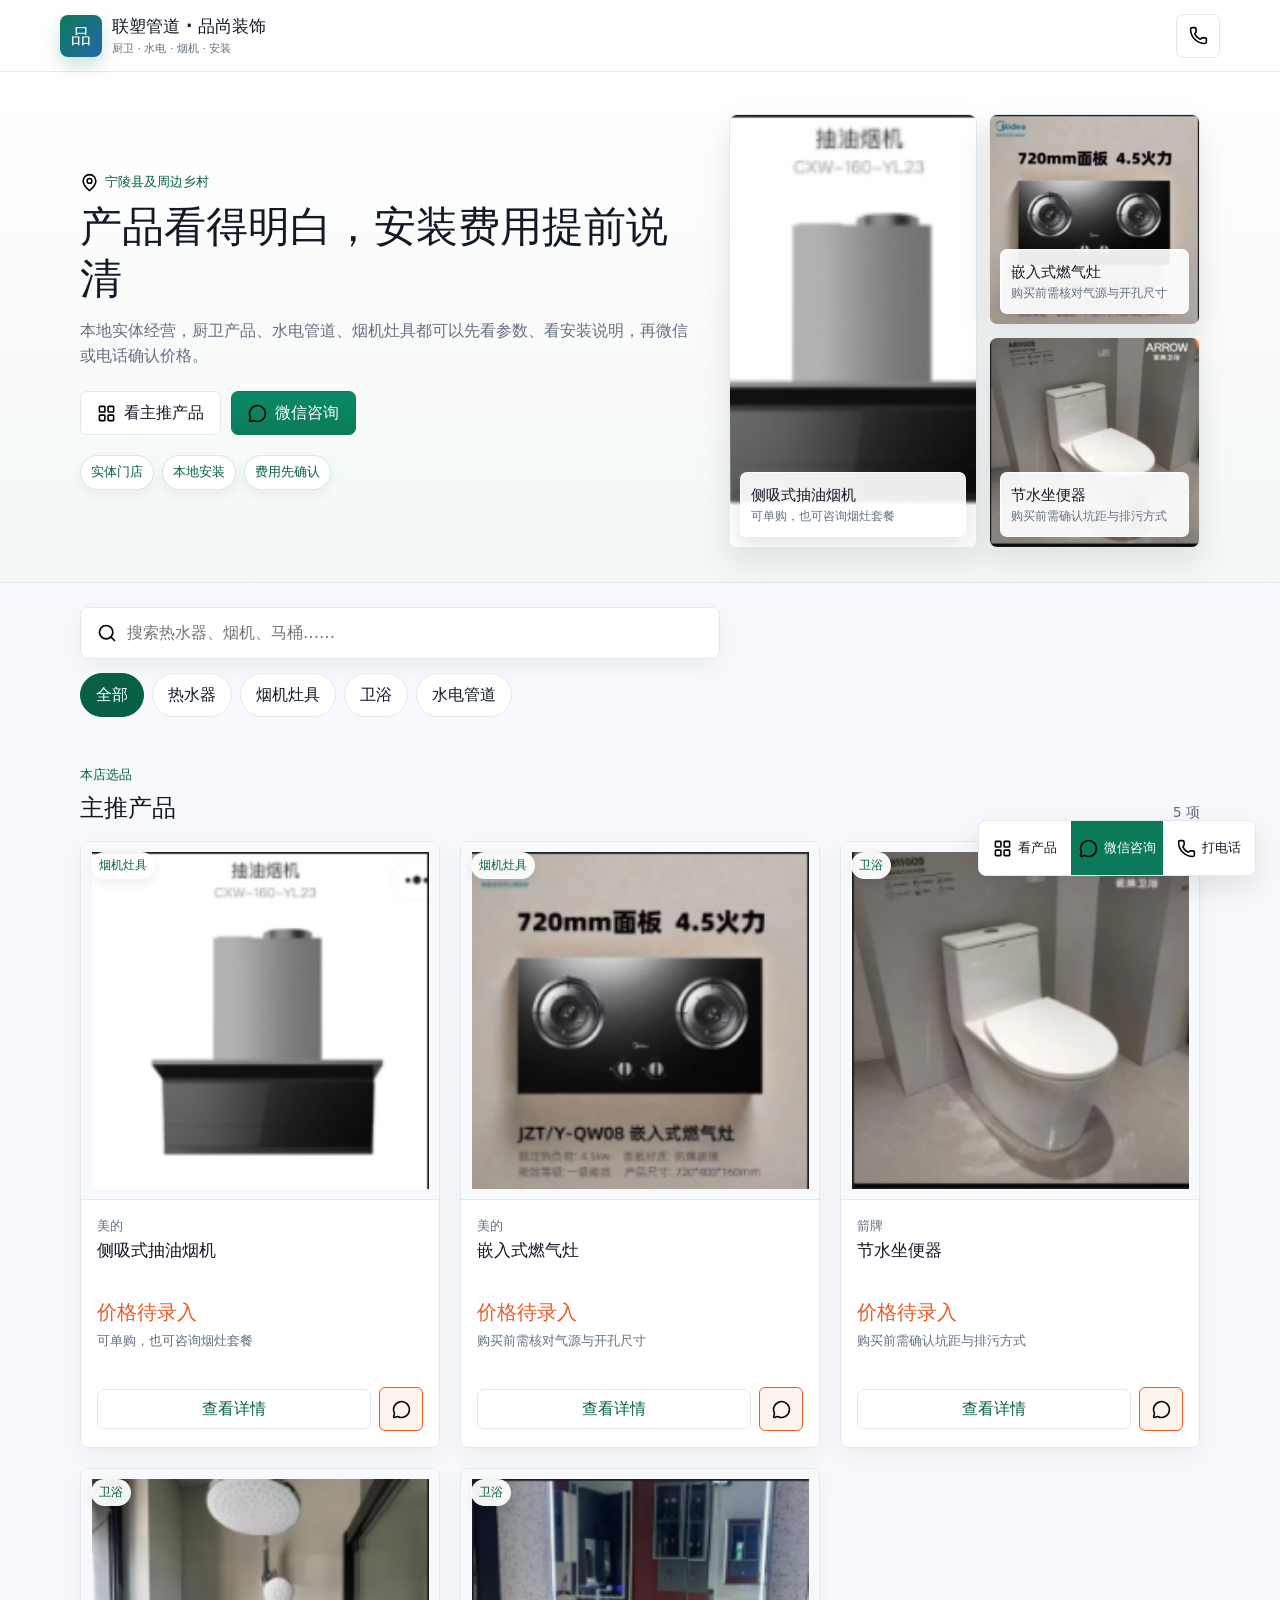
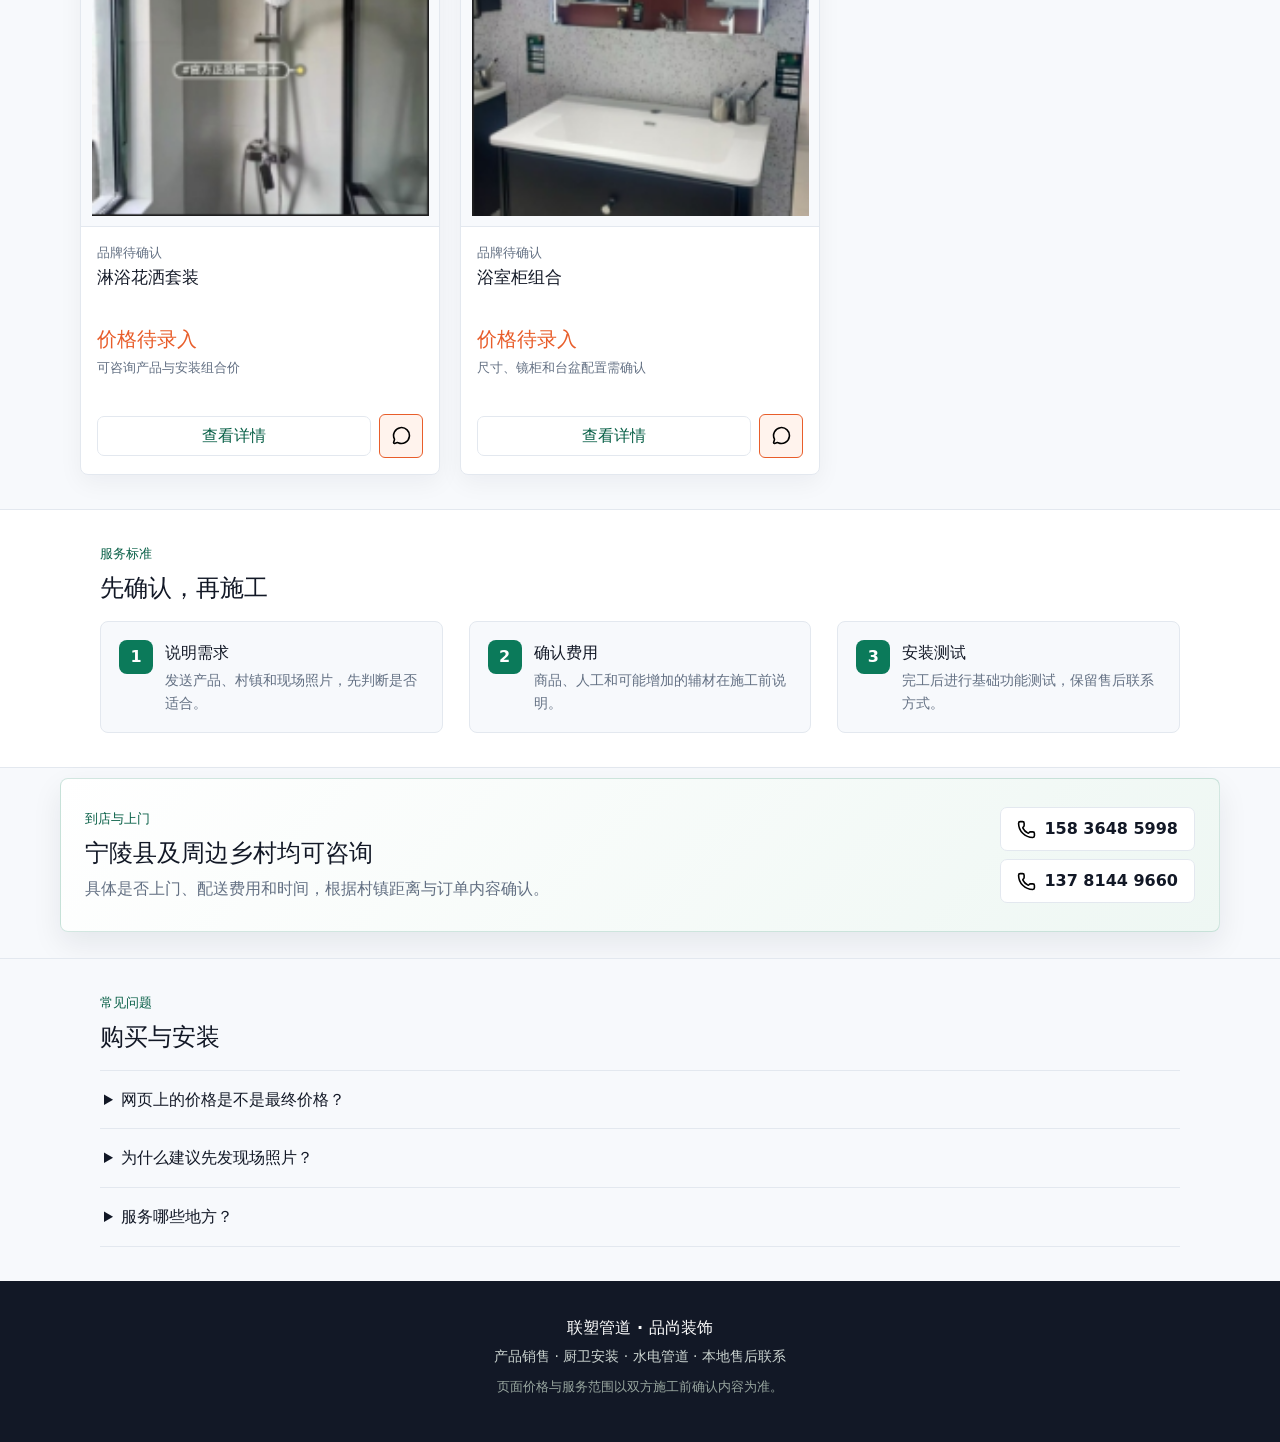
==== index.html @ 0845f495 "improve wechat consultation flow" ====
<!doctype html>
<html lang="zh-CN">
<head>
  <meta charset="utf-8">
  <meta name="viewport" content="width=device-width, initial-scale=1">
  <meta name="theme-color" content="#08765c">
  <meta name="description" content="联塑管道·品尚装饰，服务宁陵县及周边乡村，提供厨卫产品、水电管道、烟机灶具销售与安装服务。">
  <meta property="og:title" content="联塑管道 · 品尚装饰">
  <meta property="og:description" content="宁陵县及周边乡村厨卫水电产品、安装与售后服务。">
  <meta property="og:image" content="assets/products/water-heater.png">
  <title>联塑管道 · 品尚装饰</title>
  <link rel="icon" href="assets/icons/layout-grid.svg" type="image/svg+xml">
  <link rel="stylesheet" href="styles.css">
</head>
<body>
  <a class="skip-link" href="#products">跳到产品目录</a>

  <header class="site-header">
    <a class="brand" href="#top" aria-label="返回首页">
      <span class="brand-mark" aria-hidden="true">品</span>
      <span>
        <strong>联塑管道 · 品尚装饰</strong>
        <small>厨卫 · 水电 · 烟机 · 安装</small>
      </span>
    </a>
    <button class="icon-button" type="button" data-open-contact aria-label="联系店铺" title="联系店铺">
      <img src="assets/icons/phone.svg" alt="">
    </button>
  </header>

  <main id="top">
    <section class="service-intro" aria-labelledby="intro-title">
      <div class="service-intro__inner">
        <div class="hero-copy">
          <p class="eyebrow"><img src="assets/icons/map-pin.svg" alt="">宁陵县及周边乡村</p>
          <h1 id="intro-title">产品看得明白，安装费用提前说清</h1>
          <p>本地实体经营，厨卫产品、水电管道、烟机灶具都可以先看参数、看安装说明，再微信或电话确认价格。</p>
          <div class="hero-actions">
            <a class="button button--secondary" href="#products">
              <img src="assets/icons/layout-grid.svg" alt="">
              看主推产品
            </a>
            <button class="button button--primary" type="button" data-open-contact>
              <img src="assets/icons/message-circle.svg" alt="">
              微信咨询
            </button>
          </div>
          <div class="trust-strip" aria-label="服务特点">
            <span>实体门店</span>
            <span>本地安装</span>
            <span>费用先确认</span>
          </div>
        </div>
        <div class="hero-showcase" id="heroShowcase" aria-label="主推产品展示">
          <article class="showcase-card showcase-card--large">
            <img src="assets/products/water-heater.png" alt="热水器">
            <div>
              <strong>热水器</strong>
              <span>容量、线路、安装先确认</span>
            </div>
          </article>
          <article class="showcase-card">
            <img src="assets/products/gas-hob.png" alt="烟机灶具">
            <div>
              <strong>烟机灶具</strong>
              <span>气源与开孔要核对</span>
            </div>
          </article>
          <article class="showcase-card">
            <img src="assets/products/toilet.png" alt="卫浴坐便器">
            <div>
              <strong>卫浴</strong>
              <span>坑距、尺寸、配件看明白</span>
            </div>
          </article>
        </div>
      </div>
    </section>

    <section class="catalog-tools" aria-label="产品筛选">
      <label class="search-box">
        <img src="assets/icons/search.svg" alt="">
        <input id="productSearch" type="search" placeholder="搜索热水器、烟机、马桶……" autocomplete="off">
      </label>
      <div class="category-tabs" id="categoryTabs" role="tablist" aria-label="产品分类"></div>
    </section>

    <section class="section products-section" id="products" aria-labelledby="products-title">
      <div class="section-heading">
        <div>
          <p class="eyebrow">本店选品</p>
          <h2 id="products-title">主推产品</h2>
        </div>
        <span class="result-count" id="resultCount" aria-live="polite"></span>
      </div>
      <div class="product-grid" id="productGrid"></div>
      <div class="empty-state" id="emptyState" hidden>
        <strong>暂时没有匹配的产品</strong>
        <p>换个关键词，或直接联系店里说明需求。</p>
        <button class="button button--secondary" type="button" data-open-contact>联系店铺</button>
      </div>
    </section>

    <section class="section service-standard" aria-labelledby="standard-title">
      <div class="section-heading">
        <div>
          <p class="eyebrow">服务标准</p>
          <h2 id="standard-title">先确认，再施工</h2>
        </div>
      </div>
      <ol class="service-steps">
        <li>
          <span>1</span>
          <div><strong>说明需求</strong><p>发送产品、村镇和现场照片，先判断是否适合。</p></div>
        </li>
        <li>
          <span>2</span>
          <div><strong>确认费用</strong><p>商品、人工和可能增加的辅材在施工前说明。</p></div>
        </li>
        <li>
          <span>3</span>
          <div><strong>安装测试</strong><p>完工后进行基础功能测试，保留售后联系方式。</p></div>
        </li>
      </ol>
    </section>

    <section class="section case-section" id="cases" aria-labelledby="cases-title" hidden>
      <div class="section-heading">
        <div>
          <p class="eyebrow">完工记录</p>
          <h2 id="cases-title">真实安装案例</h2>
        </div>
      </div>
      <div class="case-grid" id="caseGrid"></div>
    </section>

    <section class="contact-band" aria-labelledby="contact-title">
      <div>
        <p class="eyebrow">到店与上门</p>
        <h2 id="contact-title">宁陵县及周边乡村均可咨询</h2>
        <p>具体是否上门、配送费用和时间，根据村镇距离与订单内容确认。</p>
      </div>
      <div class="contact-band__actions">
        <a class="button button--secondary" href="tel:15836485998">
          <img src="assets/icons/phone.svg" alt="">
          158 3648 5998
        </a>
        <a class="button button--secondary" href="tel:13781449660">
          <img src="assets/icons/phone.svg" alt="">
          137 8144 9660
        </a>
      </div>
    </section>

    <section class="section faq-section" aria-labelledby="faq-title">
      <div class="section-heading">
        <div>
          <p class="eyebrow">常见问题</p>
          <h2 id="faq-title">购买与安装</h2>
        </div>
      </div>
      <div class="faq-list">
        <details>
          <summary>网页上的价格是不是最终价格？</summary>
          <p>产品价格可以明确展示；安装价格还会受到距离、拆旧、打孔、管线长度和现场改造等因素影响。施工前会确认费用。</p>
        </details>
        <details>
          <summary>为什么建议先发现场照片？</summary>
          <p>安装位置、尺寸、旧设备和管线情况会影响选型。提前发照片可以减少买错型号和临时增加费用。</p>
        </details>
        <details>
          <summary>服务哪些地方？</summary>
          <p>主要服务宁陵县及其乡下村庄。较远村镇是否上门以及路费安排，请电话或微信确认。</p>
        </details>
      </div>
    </section>
  </main>

  <footer class="site-footer">
    <strong>联塑管道 · 品尚装饰</strong>
    <p>产品销售 · 厨卫安装 · 水电管道 · 本地售后联系</p>
    <small>页面价格与服务范围以双方施工前确认内容为准。</small>
  </footer>

  <nav class="mobile-actions" aria-label="快捷联系">
    <a href="#products">
      <img src="assets/icons/layout-grid.svg" alt="">
      <span>看产品</span>
    </a>
    <button type="button" data-open-contact>
      <img src="assets/icons/message-circle.svg" alt="">
      <span>微信咨询</span>
    </button>
    <a href="tel:15836485998">
      <img src="assets/icons/phone.svg" alt="">
      <span>打电话</span>
    </a>
  </nav>

  <dialog class="product-dialog" id="productDialog" aria-labelledby="productDialogTitle">
    <button class="dialog-close icon-button" type="button" data-close-dialog aria-label="关闭产品详情" title="关闭">
      <img src="assets/icons/x.svg" alt="">
    </button>
    <div id="productDialogContent"></div>
  </dialog>

  <dialog class="contact-dialog" id="contactDialog" aria-labelledby="contactDialogTitle">
    <button class="dialog-close icon-button" type="button" data-close-dialog aria-label="关闭联系窗口" title="关闭">
      <img src="assets/icons/x.svg" alt="">
    </button>
    <div class="contact-dialog__content">
      <p class="eyebrow">咨询与预约</p>
      <h2 id="contactDialogTitle">联系联塑管道 · 品尚装饰</h2>
      <p class="dialog-lead">个人微信不能稳定从网页直达聊天。建议先复制询价内容，再扫码或搜索业务微信发送；手机会尝试帮你打开微信。</p>

      <div class="phone-list">
        <a href="tel:15836485998"><img src="assets/icons/phone.svg" alt=""><span><small>联系电话一</small>158 3648 5998</span></a>
        <a href="tel:13781449660"><img src="assets/icons/phone.svg" alt=""><span><small>联系电话二</small>137 8144 9660</span></a>
      </div>

      <div class="wechat-panel" id="wechatPanel">
        <div class="qr-placeholder" id="qrPlaceholder" aria-label="业务微信二维码待上传">
          <img src="assets/icons/qr-code.svg" alt="">
          <span>业务微信二维码待上传</span>
        </div>
        <div>
          <strong>业务微信</strong>
          <p id="wechatHelp">微信内长按二维码可识别添加；如果填写了微信号，也可以一键复制后到微信搜索。</p>
          <div class="wechat-actions" id="wechatActions" hidden>
            <span id="wechatIdText"></span>
            <button class="button button--quiet" type="button" data-copy-wechat>复制微信号</button>
            <a class="button button--quiet" id="wechatLinkButton" href="#" rel="noopener" hidden>打开微信咨询</a>
          </div>
        </div>
      </div>

      <form class="inquiry-form" id="inquiryForm">
        <label>意向产品<input id="inquiryProduct" name="product" type="text" readonly></label>
        <label>所在村镇<input id="inquiryVillage" name="village" type="text" placeholder="例如：宁陵县XX乡XX村"></label>
        <label>需求说明<textarea id="inquiryNeed" name="need" rows="3" placeholder="例如：旧热水器更换，需要拆旧"></textarea></label>
        <div class="inquiry-actions">
          <button class="button button--primary" type="button" data-copy-open-wechat><img src="assets/icons/message-circle.svg" alt="">复制内容并打开微信</button>
          <button class="button button--secondary" type="submit"><img src="assets/icons/copy.svg" alt="">只复制询价内容</button>
        </div>
        <p class="contact-method-note">打开微信后，把已复制的内容粘贴发给业务微信；如果没有跳转，请手动打开微信。</p>
        <p class="copy-status" id="copyStatus" role="status" aria-live="polite"></p>
      </form>
    </div>
  </dialog>

  <script src="data.js"></script>
  <script src="app.js"></script>
</body>
</html>
---- styles.css ----
:root {
  --ink: #121826;
  --muted: #637083;
  --line: #e3e8ef;
  --surface: #f7f9fc;
  --surface-strong: #eef7f3;
  --white: #ffffff;
  --primary: #0b7a5a;
  --primary-dark: #075f46;
  --accent: #e85d2a;
  --accent-soft: #fff3ed;
  --blue: #2667a8;
  --gold: #b7791f;
  --shadow: 0 12px 30px rgba(18, 24, 38, 0.1);
  --shadow-lift: 0 18px 42px rgba(18, 24, 38, 0.14);
  --ease-out: cubic-bezier(0.2, 0.8, 0.2, 1);
  color-scheme: light;
  font-family: "Microsoft YaHei", "PingFang SC", system-ui, sans-serif;
  font-size: 16px;
  font-synthesis: none;
  letter-spacing: 0;
}

* {
  box-sizing: border-box;
}

html {
  scroll-behavior: smooth;
}

body {
  margin: 0;
  min-width: 320px;
  color: var(--ink);
  background: var(--surface);
  line-height: 1.6;
}

button,
input,
textarea {
  font: inherit;
  letter-spacing: 0;
}

button,
a {
  -webkit-tap-highlight-color: transparent;
}

button {
  color: inherit;
}

a {
  color: inherit;
  text-decoration: none;
}

img {
  display: block;
  max-width: 100%;
}

h1,
h2,
h3,
p {
  margin-top: 0;
}

h1,
h2,
h3 {
  line-height: 1.25;
  letter-spacing: 0;
}

.skip-link {
  position: fixed;
  top: 8px;
  left: 8px;
  z-index: 100;
  padding: 8px 12px;
  color: var(--white);
  background: var(--ink);
  transform: translateY(-150%);
}

.skip-link:focus {
  transform: translateY(0);
}

@keyframes fade-up {
  from {
    opacity: 0;
    transform: translateY(10px);
  }

  to {
    opacity: 1;
    transform: translateY(0);
  }
}

@keyframes dialog-in {
  from {
    opacity: 0;
    transform: translateY(16px) scale(0.98);
  }

  to {
    opacity: 1;
    transform: translateY(0) scale(1);
  }
}

@keyframes backdrop-in {
  from {
    opacity: 0;
  }

  to {
    opacity: 1;
  }
}

@keyframes tap-ripple {
  from {
    opacity: 0.32;
    transform: translate(-50%, -50%) scale(0);
  }

  to {
    opacity: 0;
    transform: translate(-50%, -50%) scale(1);
  }
}

@keyframes status-pop {
  from {
    opacity: 0;
    transform: translateY(4px);
  }

  to {
    opacity: 1;
    transform: translateY(0);
  }
}

.site-header {
  position: sticky;
  top: 0;
  z-index: 20;
  display: flex;
  align-items: center;
  justify-content: space-between;
  min-height: 72px;
  padding: 12px max(16px, calc((100% - 1160px) / 2));
  border-bottom: 1px solid rgba(227, 232, 239, 0.92);
  background: rgba(255, 255, 255, 0.94);
  backdrop-filter: blur(12px);
}

.brand {
  display: inline-flex;
  align-items: center;
  min-width: 0;
  gap: 10px;
}

.brand-mark {
  display: grid;
  flex: 0 0 42px;
  width: 42px;
  height: 42px;
  place-items: center;
  border-radius: 8px;
  color: var(--white);
  background: linear-gradient(135deg, var(--primary), var(--blue));
  font-size: 20px;
  font-weight: 800;
  box-shadow: 0 8px 18px rgba(8, 118, 92, 0.22);
}

.brand strong,
.brand small {
  display: block;
}

.brand strong {
  overflow: hidden;
  font-size: 17px;
  text-overflow: ellipsis;
  white-space: nowrap;
}

.brand small {
  color: var(--muted);
  font-size: 11px;
}

.icon-button {
  position: relative;
  display: inline-grid;
  flex: 0 0 44px;
  width: 44px;
  height: 44px;
  padding: 0;
  place-items: center;
  border: 1px solid var(--line);
  border-radius: 6px;
  background: var(--white);
  cursor: pointer;
  overflow: hidden;
  transition: background 160ms var(--ease-out), border-color 160ms var(--ease-out), box-shadow 160ms var(--ease-out), transform 160ms var(--ease-out);
}

.icon-button:hover {
  border-color: var(--primary);
  background: var(--surface);
  transform: translateY(-1px);
  box-shadow: 0 8px 18px rgba(23, 33, 30, 0.1);
}

.icon-button:active {
  transform: translateY(0) scale(0.97);
}

.icon-button img,
.button img,
.eyebrow img,
.mobile-actions img,
.phone-list img,
.safety-note > img {
  width: 19px;
  height: 19px;
}

.icon-button--accent {
  border-color: var(--accent);
  background: var(--accent-soft);
}

.service-intro {
  border-bottom: 1px solid var(--line);
  background: linear-gradient(180deg, #ffffff 0%, #f3f8f5 100%);
}

.service-intro__inner {
  display: grid;
  align-items: center;
  justify-content: space-between;
  max-width: 1160px;
  margin: 0 auto;
  padding: 42px 20px 34px;
  grid-template-columns: minmax(0, 1.02fr) minmax(360px, 0.78fr);
  gap: 34px;
}

.service-intro h1 {
  max-width: 720px;
  margin-bottom: 12px;
  font-size: 42px;
  letter-spacing: 0;
}

.service-intro p:not(.eyebrow) {
  max-width: 680px;
  margin-bottom: 0;
  color: var(--muted);
}

.hero-copy {
  min-width: 0;
}

.hero-actions {
  display: flex;
  flex-wrap: wrap;
  margin-top: 22px;
  gap: 10px;
}

.trust-strip {
  display: flex;
  flex-wrap: wrap;
  margin-top: 20px;
  gap: 8px;
}

.trust-strip span {
  padding: 6px 10px;
  border: 1px solid rgba(11, 122, 90, 0.16);
  border-radius: 999px;
  color: var(--primary-dark);
  background: #ffffff;
  font-size: 13px;
  font-weight: 800;
  box-shadow: 0 6px 14px rgba(18, 24, 38, 0.05);
}

.hero-showcase {
  display: grid;
  align-items: stretch;
  grid-template-columns: 1.08fr 0.92fr;
  gap: 12px;
}

.showcase-card {
  position: relative;
  display: grid;
  width: 100%;
  min-height: 156px;
  padding: 0;
  overflow: hidden;
  border: 1px solid var(--line);
  border-radius: 8px;
  color: var(--ink);
  background: var(--white);
  box-shadow: 0 14px 32px rgba(18, 24, 38, 0.1);
  text-align: left;
  cursor: pointer;
  transition: border-color 180ms var(--ease-out), box-shadow 180ms var(--ease-out), transform 180ms var(--ease-out);
}

.showcase-card:hover {
  border-color: rgba(11, 122, 90, 0.36);
  box-shadow: var(--shadow-lift);
  transform: translateY(-2px);
}

.showcase-card:active {
  transform: translateY(0) scale(0.99);
}

.showcase-card--large {
  min-height: 324px;
  grid-row: span 2;
}

.showcase-card img {
  width: 100%;
  height: 100%;
  min-height: 156px;
  object-fit: cover;
}

.showcase-card--large img {
  min-height: 324px;
}

.showcase-card div {
  position: absolute;
  right: 10px;
  bottom: 10px;
  left: 10px;
  padding: 10px;
  border: 1px solid rgba(255, 255, 255, 0.72);
  border-radius: 7px;
  background: rgba(255, 255, 255, 0.92);
  box-shadow: 0 8px 20px rgba(18, 24, 38, 0.12);
}

.showcase-card strong,
.showcase-card span {
  display: block;
}

.showcase-card strong {
  font-size: 15px;
}

.showcase-card span {
  color: var(--muted);
  font-size: 12px;
}

.eyebrow {
  display: flex;
  align-items: center;
  margin-bottom: 8px;
  gap: 6px;
  color: var(--primary-dark);
  font-size: 13px;
  font-weight: 800;
}

.button {
  position: relative;
  display: inline-flex;
  align-items: center;
  justify-content: center;
  min-height: 44px;
  padding: 10px 16px;
  border: 1px solid transparent;
  border-radius: 7px;
  gap: 8px;
  font-weight: 700;
  line-height: 1.25;
  text-align: center;
  cursor: pointer;
  overflow: hidden;
  transition: background 160ms var(--ease-out), border-color 160ms var(--ease-out), color 160ms var(--ease-out), box-shadow 160ms var(--ease-out), transform 160ms var(--ease-out);
}

.button:hover {
  transform: translateY(-1px);
  box-shadow: 0 8px 18px rgba(23, 33, 30, 0.1);
}

.button:active {
  transform: translateY(0) scale(0.98);
}

.button--primary {
  color: var(--white);
  border-color: var(--primary);
  background: linear-gradient(180deg, #0c8a65, var(--primary));
}

.button--primary:hover {
  border-color: var(--primary-dark);
  background: linear-gradient(180deg, var(--primary), var(--primary-dark));
}

.button--secondary {
  color: var(--ink);
  border-color: var(--line);
  background: var(--white);
}

.button--secondary:hover,
.button--quiet:hover {
  border-color: var(--primary);
  color: var(--primary-dark);
}

.button--quiet {
  min-height: 40px;
  padding: 8px 12px;
  color: var(--primary-dark);
  border-color: var(--line);
  background: var(--white);
}

.catalog-tools,
.section,
.contact-band {
  max-width: 1160px;
  margin: 0 auto;
}

.catalog-tools {
  display: grid;
  padding: 24px 20px 8px;
  gap: 12px;
}

.search-box {
  display: flex;
  align-items: center;
  width: min(100%, 640px);
  min-height: 52px;
  padding: 0 16px;
  border: 1px solid var(--line);
  border-radius: 8px;
  gap: 10px;
  background: var(--white);
  box-shadow: 0 8px 22px rgba(18, 24, 38, 0.05);
}

.search-box:focus-within {
  border-color: var(--primary);
  box-shadow: 0 0 0 3px rgba(8, 118, 92, 0.12);
}

.search-box img {
  width: 20px;
  height: 20px;
}

.search-box input {
  width: 100%;
  min-width: 0;
  padding: 11px 0;
  border: 0;
  outline: 0;
  color: var(--ink);
  background: transparent;
}

.category-tabs {
  display: flex;
  overflow-x: auto;
  padding: 2px 0 6px;
  gap: 8px;
  scrollbar-width: none;
}

.category-tabs::-webkit-scrollbar {
  display: none;
}

.category-tabs button {
  position: relative;
  flex: 0 0 auto;
  min-height: 40px;
  padding: 8px 15px;
  border: 1px solid var(--line);
  border-radius: 999px;
  background: var(--white);
  cursor: pointer;
  overflow: hidden;
  transition: background 160ms var(--ease-out), border-color 160ms var(--ease-out), color 160ms var(--ease-out), transform 160ms var(--ease-out), box-shadow 160ms var(--ease-out);
}

.category-tabs button:hover {
  transform: translateY(-1px);
  box-shadow: 0 6px 14px rgba(23, 33, 30, 0.08);
}

.category-tabs button:active {
  transform: translateY(0) scale(0.97);
}

.category-tabs button[aria-selected="true"] {
  color: var(--white);
  border-color: var(--primary-dark);
  background: var(--primary-dark);
}

.section {
  padding: 34px 20px;
}

.section-heading {
  display: flex;
  align-items: flex-end;
  justify-content: space-between;
  margin-bottom: 18px;
  gap: 20px;
}

.section-heading h2,
.contact-band h2 {
  margin-bottom: 0;
  font-size: 24px;
}

.result-count {
  color: var(--muted);
  font-size: 14px;
}

.product-grid {
  display: grid;
  grid-template-columns: repeat(3, minmax(0, 1fr));
  gap: 20px;
}

.product-card {
  min-width: 0;
  overflow: hidden;
  border: 1px solid var(--line);
  border-radius: 8px;
  background: var(--white);
  animation: fade-up 280ms var(--ease-out) both;
  transition: border-color 180ms var(--ease-out), box-shadow 180ms var(--ease-out), transform 180ms var(--ease-out);
  box-shadow: 0 8px 24px rgba(18, 24, 38, 0.05);
}

.product-card:hover {
  border-color: rgba(8, 118, 92, 0.38);
  box-shadow: var(--shadow-lift);
  transform: translateY(-3px);
}

.product-card__image {
  position: relative;
  display: block;
  width: 100%;
  padding: 0;
  overflow: hidden;
  border: 0;
  border-bottom: 1px solid var(--line);
  aspect-ratio: 1 / 1;
  background: var(--surface);
  cursor: pointer;
  isolation: isolate;
}

.product-card__image img {
  width: 100%;
  height: 100%;
  object-fit: contain;
  padding: 10px;
  transition: transform 180ms ease;
}

.product-card__image:hover img {
  transform: scale(1.025);
}

.product-card__image span {
  position: absolute;
  top: 10px;
  left: 10px;
  z-index: 2;
  padding: 4px 8px;
  border-radius: 999px;
  color: var(--primary-dark);
  background: rgba(255, 255, 255, 0.94);
  font-size: 12px;
  font-weight: 700;
  box-shadow: 0 4px 12px rgba(18, 24, 38, 0.08);
}

.product-card__body {
  padding: 16px;
}

.product-brand,
.product-note,
.detail-model {
  color: var(--muted);
  font-size: 13px;
}

.product-brand {
  margin-bottom: 3px;
}

.product-card h3 {
  min-height: 46px;
  margin-bottom: 10px;
  font-size: 17px;
}

.product-price {
  margin-bottom: 3px;
  color: var(--accent);
  font-size: 20px;
  font-weight: 800;
}

.product-note {
  min-height: 42px;
  margin-bottom: 14px;
}

.product-card__actions {
  display: flex;
  align-items: center;
  justify-content: space-between;
  gap: 8px;
}

.product-card__actions .button {
  flex: 1;
}

.empty-state {
  padding: 48px 20px;
  border: 1px dashed #aab7b1;
  border-radius: 8px;
  text-align: center;
  background: var(--surface);
}

.empty-state p {
  color: var(--muted);
}

.service-standard {
  max-width: none;
  padding-right: max(20px, calc((100% - 1080px) / 2));
  padding-left: max(20px, calc((100% - 1080px) / 2));
  border-top: 1px solid var(--line);
  border-bottom: 1px solid var(--line);
  background: #ffffff;
}

.service-steps {
  display: grid;
  margin: 0;
  padding: 0;
  grid-template-columns: repeat(3, minmax(0, 1fr));
  gap: 26px;
  list-style: none;
}

.service-steps li {
  display: flex;
  align-items: flex-start;
  padding: 18px;
  border: 1px solid var(--line);
  border-radius: 8px;
  gap: 12px;
  background: var(--surface);
}

.service-steps li > span {
  display: grid;
  flex: 0 0 34px;
  width: 34px;
  height: 34px;
  place-items: center;
  border-radius: 8px;
  color: var(--white);
  background: var(--primary);
  font-weight: 800;
}

.service-steps strong {
  display: block;
  margin-bottom: 4px;
}

.service-steps p {
  margin-bottom: 0;
  color: var(--muted);
  font-size: 14px;
}

.case-grid {
  display: grid;
  grid-template-columns: repeat(2, minmax(0, 1fr));
  gap: 18px;
}

.case-card {
  display: grid;
  overflow: hidden;
  border: 1px solid var(--line);
  border-radius: 8px;
  grid-template-columns: 180px 1fr;
}

.case-card img {
  width: 100%;
  height: 100%;
  min-height: 150px;
  object-fit: cover;
}

.case-card div {
  padding: 18px;
}

.case-card p,
.case-card span {
  color: var(--muted);
  font-size: 13px;
}

.contact-band {
  display: flex;
  align-items: center;
  justify-content: space-between;
  margin-top: 10px;
  margin-bottom: 26px;
  padding: 28px 24px;
  border: 1px solid rgba(11, 122, 90, 0.18);
  border-radius: 8px;
  gap: 28px;
  background: linear-gradient(135deg, #ffffff 0%, #eef7f3 100%);
  box-shadow: 0 12px 30px rgba(18, 24, 38, 0.08);
}

.contact-band > div:first-child {
  max-width: 650px;
}

.contact-band p:not(.eyebrow) {
  margin: 8px 0 0;
  color: var(--muted);
}

.contact-band__actions {
  display: grid;
  gap: 8px;
}

.faq-section {
  max-width: none;
  padding-right: max(20px, calc((100% - 1080px) / 2));
  padding-left: max(20px, calc((100% - 1080px) / 2));
  border-top: 1px solid var(--line);
  background: var(--surface);
}

.faq-list {
  border-top: 1px solid var(--line);
}

.faq-list details {
  border-bottom: 1px solid var(--line);
}

.faq-list summary {
  padding: 16px 4px;
  font-weight: 700;
  cursor: pointer;
}

.faq-list details p {
  max-width: 800px;
  margin: 0 4px 18px;
  color: var(--muted);
}

.site-footer {
  padding: 34px 20px 112px;
  color: #cbd4d0;
  background: var(--ink);
  text-align: center;
}

.site-footer strong {
  display: block;
  color: var(--white);
}

.site-footer p {
  margin: 5px 0;
  font-size: 14px;
}

.site-footer small {
  color: #98a69f;
}

.mobile-actions {
  position: fixed;
  right: 0;
  bottom: 0;
  left: 0;
  z-index: 30;
  display: grid;
  height: 70px;
  padding-bottom: env(safe-area-inset-bottom);
  border-top: 1px solid var(--line);
  background: var(--white);
  grid-template-columns: repeat(3, minmax(0, 1fr));
  box-shadow: 0 -8px 24px rgba(23, 33, 30, 0.08);
}

.mobile-actions a,
.mobile-actions button {
  position: relative;
  display: flex;
  min-width: 0;
  padding: 6px;
  align-items: center;
  justify-content: center;
  border: 0;
  gap: 6px;
  color: var(--ink);
  background: transparent;
  font-size: 13px;
  cursor: pointer;
  overflow: hidden;
  transition: background 160ms var(--ease-out), color 160ms var(--ease-out), transform 160ms var(--ease-out);
}

.mobile-actions a:active,
.mobile-actions button:active {
  transform: scale(0.98);
}

.mobile-actions button {
  color: var(--white);
  background: var(--primary);
}

dialog {
  width: min(92vw, 760px);
  max-height: min(90vh, 900px);
  padding: 0;
  overflow: auto;
  border: 0;
  border-radius: 8px;
  color: var(--ink);
  background: var(--white);
  box-shadow: var(--shadow);
}

dialog[open] {
  animation: dialog-in 220ms var(--ease-out);
}

.product-dialog {
  width: min(94vw, 1040px);
}

dialog::backdrop {
  background: rgba(16, 24, 21, 0.66);
  animation: backdrop-in 180ms ease-out;
}

.dialog-close {
  position: sticky;
  top: 12px;
  z-index: 4;
  float: right;
  margin: 12px 12px -56px 0;
  box-shadow: 0 4px 12px rgba(23, 33, 30, 0.12);
}

.product-detail {
  background: var(--white);
}

.product-detail__lead {
  display: grid;
  border-bottom: 1px solid var(--line);
  grid-template-columns: minmax(0, 430px) minmax(0, 1fr);
}

.product-detail__media {
  padding: 24px;
  border-right: 1px solid var(--line);
  background: var(--surface);
}

.product-gallery__main {
  display: grid;
  overflow: hidden;
  aspect-ratio: 1 / 1;
  place-items: center;
  border: 1px solid var(--line);
  border-radius: 8px;
  background: var(--white);
}

.product-gallery__main img {
  width: 100%;
  height: 100%;
  object-fit: contain;
}

.product-gallery__thumbs {
  display: grid;
  margin-top: 10px;
  grid-template-columns: repeat(5, minmax(0, 64px));
  gap: 8px;
}

.product-gallery__thumbs button {
  position: relative;
  display: grid;
  overflow: hidden;
  padding: 0;
  aspect-ratio: 1 / 1;
  place-items: center;
  border: 1px solid var(--line);
  border-radius: 6px;
  background: var(--white);
  cursor: pointer;
  overflow: hidden;
  transition: border-color 160ms var(--ease-out), box-shadow 160ms var(--ease-out), transform 160ms var(--ease-out);
}

.product-gallery__thumbs button[aria-pressed="true"] {
  border-color: var(--primary);
  box-shadow: 0 0 0 2px rgba(8, 118, 92, 0.15);
}

.product-gallery__thumbs button:hover {
  transform: translateY(-1px);
}

.product-gallery__thumbs img {
  width: 100%;
  height: 100%;
  object-fit: cover;
}

.product-detail__main {
  padding: 24px;
}

.product-detail h2,
.contact-dialog h2 {
  margin-bottom: 4px;
  padding-right: 46px;
  font-size: 26px;
}

.detail-model {
  margin-bottom: 16px;
}

.detail-price {
  display: flex;
  align-items: baseline;
  padding: 14px 0;
  border-top: 1px solid var(--line);
  border-bottom: 1px solid var(--line);
  gap: 12px;
}

.detail-price strong {
  color: var(--accent);
  font-size: 22px;
}

.detail-price span {
  color: var(--muted);
  font-size: 13px;
}

.detail-description {
  margin: 18px 0 12px;
  color: #34413c;
}

.tag-list {
  display: flex;
  flex-wrap: wrap;
  margin-bottom: 22px;
  gap: 8px;
}

.tag-list span {
  padding: 5px 9px;
  border-radius: 4px;
  color: var(--blue);
  background: #edf6fa;
  font-size: 12px;
  font-weight: 700;
}

.detail-list {
  padding: 18px 0;
  border-top: 1px solid var(--line);
}

.detail-list h3 {
  margin-bottom: 8px;
  font-size: 16px;
}

.detail-list ul {
  display: grid;
  margin: 0;
  padding-left: 20px;
  color: var(--muted);
  gap: 5px;
}

.detail-list--included li::marker {
  color: var(--primary);
}

.detail-list--extras li::marker {
  color: var(--accent);
}

.safety-note {
  display: flex;
  padding: 12px;
  border-left: 3px solid var(--blue);
  gap: 9px;
  color: #315362;
  background: #f0f7fa;
  font-size: 13px;
}

.safety-note img {
  flex: 0 0 19px;
  margin-top: 1px;
}

.detail-actions {
  display: flex;
  flex-wrap: wrap;
  align-items: center;
  padding-top: 6px;
  gap: 8px;
}

.product-detail__commerce {
  display: grid;
  padding: 22px 24px 28px;
  gap: 18px;
}

.commerce-section {
  padding-top: 18px;
  border-top: 1px solid var(--line);
}

.commerce-section:first-child {
  padding-top: 0;
  border-top: 0;
}

.commerce-section h3,
.commerce-grid h3 {
  margin-bottom: 10px;
  font-size: 17px;
}

.commerce-section ul {
  display: grid;
  margin: 0;
  padding-left: 20px;
  color: var(--muted);
  gap: 7px;
}

.commerce-section--points li::marker,
.commerce-section--check li::marker {
  color: var(--primary);
}

.spec-table {
  display: grid;
  overflow: hidden;
  margin: 0;
  border: 1px solid var(--line);
  border-radius: 8px;
  grid-template-columns: repeat(2, minmax(0, 1fr));
}

.spec-table div {
  display: grid;
  min-width: 0;
  border-top: 1px solid var(--line);
  grid-template-columns: 116px minmax(0, 1fr);
}

.spec-table div:nth-child(-n + 2) {
  border-top: 0;
}

.spec-table div:nth-child(odd) {
  border-right: 1px solid var(--line);
}

.spec-table dt,
.spec-table dd {
  min-width: 0;
  margin: 0;
  padding: 10px 12px;
  overflow-wrap: anywhere;
}

.spec-table dt {
  color: var(--muted);
  background: var(--surface);
  font-size: 13px;
}

.spec-table dd {
  color: var(--ink);
  font-size: 14px;
}

.commerce-grid {
  display: grid;
  grid-template-columns: repeat(2, minmax(0, 1fr));
  gap: 12px;
}

.commerce-grid .detail-list {
  padding: 16px;
  border: 1px solid var(--line);
  border-radius: 8px;
  background: var(--surface);
}

.commerce-grid .detail-list ul {
  font-size: 14px;
}

.product-faqs details {
  border-top: 1px solid var(--line);
}

.product-faqs summary {
  padding: 13px 0;
  font-weight: 700;
  cursor: pointer;
  transition: color 160ms var(--ease-out);
}

.product-faqs summary:hover {
  color: var(--primary-dark);
}

.product-faqs p {
  margin: -2px 0 14px;
  color: var(--muted);
  font-size: 14px;
  animation: fade-up 180ms var(--ease-out);
}

.contact-dialog__content {
  padding: 28px;
}

.dialog-lead {
  color: var(--muted);
}

.phone-list {
  display: grid;
  margin: 20px 0;
  grid-template-columns: repeat(2, minmax(0, 1fr));
  gap: 10px;
}

.phone-list a {
  position: relative;
  display: flex;
  min-width: 0;
  padding: 13px;
  align-items: center;
  border: 1px solid var(--line);
  border-radius: 6px;
  gap: 10px;
  font-weight: 800;
  overflow: hidden;
  transition: border-color 160ms var(--ease-out), box-shadow 160ms var(--ease-out), transform 160ms var(--ease-out), color 160ms var(--ease-out);
}

.phone-list a:hover {
  border-color: var(--primary);
  color: var(--primary-dark);
  box-shadow: 0 8px 18px rgba(23, 33, 30, 0.09);
  transform: translateY(-1px);
}

.phone-list a:active {
  transform: translateY(0) scale(0.99);
}

.phone-list small {
  display: block;
  color: var(--muted);
  font-size: 11px;
  font-weight: 400;
}

.wechat-panel {
  display: grid;
  padding: 16px 0;
  align-items: center;
  border-top: 1px solid var(--line);
  border-bottom: 1px solid var(--line);
  grid-template-columns: 112px 1fr;
  gap: 18px;
}

.wechat-panel p {
  margin: 5px 0 0;
  color: var(--muted);
  font-size: 13px;
}

.wechat-actions {
  display: flex;
  flex-wrap: wrap;
  margin-top: 12px;
  align-items: center;
  gap: 8px;
}

.wechat-actions span {
  min-width: 0;
  overflow-wrap: anywhere;
  color: var(--ink);
  font-size: 14px;
  font-weight: 700;
}

.wechat-actions[hidden] {
  display: none;
}

.qr-placeholder {
  display: grid;
  width: 112px;
  height: 112px;
  padding: 10px;
  place-items: center;
  border: 1px dashed #9aa8a2;
  border-radius: 6px;
  color: var(--muted);
  background: var(--surface);
  text-align: center;
  font-size: 11px;
}

.qr-placeholder img {
  width: 34px;
  height: 34px;
}

.qr-placeholder--image {
  padding: 0;
  overflow: hidden;
  border-style: solid;
  background: var(--white);
}

.qr-placeholder--image img {
  width: 100%;
  height: 100%;
  object-fit: contain;
}

.inquiry-form {
  display: grid;
  padding-top: 20px;
  gap: 14px;
}

.inquiry-form label {
  display: grid;
  gap: 6px;
  font-size: 14px;
  font-weight: 700;
}

.inquiry-form input,
.inquiry-form textarea {
  width: 100%;
  min-width: 0;
  padding: 11px 12px;
  border: 1px solid var(--line);
  border-radius: 6px;
  outline: 0;
  color: var(--ink);
  background: var(--white);
  font-weight: 400;
  resize: vertical;
}

.inquiry-form input:focus,
.inquiry-form textarea:focus {
  border-color: var(--primary);
  box-shadow: 0 0 0 3px rgba(8, 118, 92, 0.12);
}

.inquiry-form input[readonly] {
  color: #42504b;
  background: var(--surface);
}

.inquiry-actions {
  display: grid;
  grid-template-columns: minmax(0, 1.15fr) minmax(0, 0.85fr);
  gap: 10px;
}

.inquiry-actions .button {
  width: 100%;
}

.contact-method-note {
  margin: -4px 0 0;
  color: var(--muted);
  font-size: 12px;
}

.copy-status {
  min-height: 24px;
  margin-bottom: 0;
  color: var(--primary-dark);
  font-size: 13px;
}

.copy-status--active {
  animation: status-pop 180ms var(--ease-out);
}

.copy-status--error {
  color: var(--accent);
}

.tap-ripple {
  position: absolute;
  top: var(--tap-y);
  left: var(--tap-x);
  z-index: 5;
  width: var(--tap-size);
  height: var(--tap-size);
  border-radius: 50%;
  pointer-events: none;
  background: currentColor;
  animation: tap-ripple 520ms var(--ease-out) forwards;
}

@media (min-width: 900px) {
  body {
    padding-bottom: 0;
  }

  .mobile-actions {
    right: 24px;
    bottom: 24px;
    left: auto;
    width: auto;
    height: auto;
    overflow: hidden;
    padding: 0;
    border: 1px solid var(--line);
    border-radius: 8px;
    grid-template-columns: repeat(3, 92px);
    box-shadow: var(--shadow);
  }

  .mobile-actions a,
  .mobile-actions button {
    min-height: 54px;
    flex-direction: row;
  }

  .site-footer {
    padding-bottom: 44px;
  }
}

@media (max-width: 760px) {
  .service-intro__inner,
  .contact-band {
    align-items: stretch;
    flex-direction: column;
  }

  .service-intro__inner {
    padding: 28px 16px 24px;
    grid-template-columns: 1fr;
    gap: 22px;
  }

  .service-intro h1 {
    font-size: 30px;
  }

  .hero-actions .button {
    flex: 1 1 150px;
  }

  .hero-showcase {
    grid-template-columns: 1fr 1fr;
    gap: 10px;
  }

  .showcase-card,
  .showcase-card--large {
    min-height: 150px;
  }

  .showcase-card--large {
    grid-column: span 2;
    grid-row: auto;
  }

  .showcase-card img,
  .showcase-card--large img {
    min-height: 150px;
  }

  .catalog-tools,
  .section,
  .contact-band {
    padding-right: 16px;
    padding-left: 16px;
  }

  .product-grid {
    grid-template-columns: repeat(2, minmax(0, 1fr));
    gap: 10px;
  }

  .product-card__body {
    padding: 12px;
  }

  .product-card h3 {
    min-height: 40px;
    font-size: 15px;
  }

  .product-price {
    font-size: 16px;
  }

  .product-note {
    min-height: 40px;
    font-size: 12px;
  }

  .service-steps {
    grid-template-columns: 1fr;
    gap: 18px;
  }

  .case-grid {
    grid-template-columns: 1fr;
  }

  .contact-band__actions {
    grid-template-columns: 1fr;
  }

  dialog {
    width: 100%;
    max-width: none;
    max-height: 92vh;
    margin: auto 0 0;
    border-radius: 8px 8px 0 0;
  }

  .product-detail__lead {
    grid-template-columns: 1fr;
  }

  .product-detail__media {
    padding: 16px;
    border-right: 0;
    border-bottom: 1px solid var(--line);
  }

  .product-gallery__main {
    aspect-ratio: 4 / 3;
  }

  .product-detail__main,
  .product-detail__commerce,
  .contact-dialog__content {
    padding: 20px 16px calc(24px + env(safe-area-inset-bottom));
  }

  .product-detail h2,
  .contact-dialog h2 {
    font-size: 22px;
  }

  .phone-list {
    grid-template-columns: 1fr;
  }

  .inquiry-actions {
    grid-template-columns: 1fr;
  }

  .spec-table {
    grid-template-columns: 1fr;
  }

  .spec-table div,
  .spec-table div:nth-child(odd) {
    border-right: 0;
  }

  .spec-table div:nth-child(-n + 2) {
    border-top: 1px solid var(--line);
  }

  .spec-table div:first-child {
    border-top: 0;
  }

  .commerce-grid {
    grid-template-columns: 1fr;
  }
}

@media (max-width: 380px) {
  .brand strong {
    max-width: 190px;
    font-size: 14px;
  }

  .brand small {
    display: none;
  }

  .product-grid {
    grid-template-columns: 1fr;
  }

  .hero-showcase {
    grid-template-columns: 1fr;
  }

  .showcase-card--large {
    grid-column: auto;
  }

  .product-card__image {
    aspect-ratio: 16 / 10;
  }

  .product-card h3,
  .product-note {
    min-height: 0;
  }

  .detail-actions .button {
    width: 100%;
  }

  .product-gallery__thumbs {
    grid-template-columns: repeat(4, minmax(0, 58px));
  }

  .wechat-panel {
    grid-template-columns: 1fr;
  }
}

@media (prefers-reduced-motion: reduce) {
  html {
    scroll-behavior: auto;
  }

  *,
  *::before,
  *::after {
    animation-duration: 0.01ms !important;
    animation-iteration-count: 1 !important;
    scroll-behavior: auto !important;
    transition-duration: 0.01ms !important;
  }

  .tap-ripple {
    display: none;
  }
}
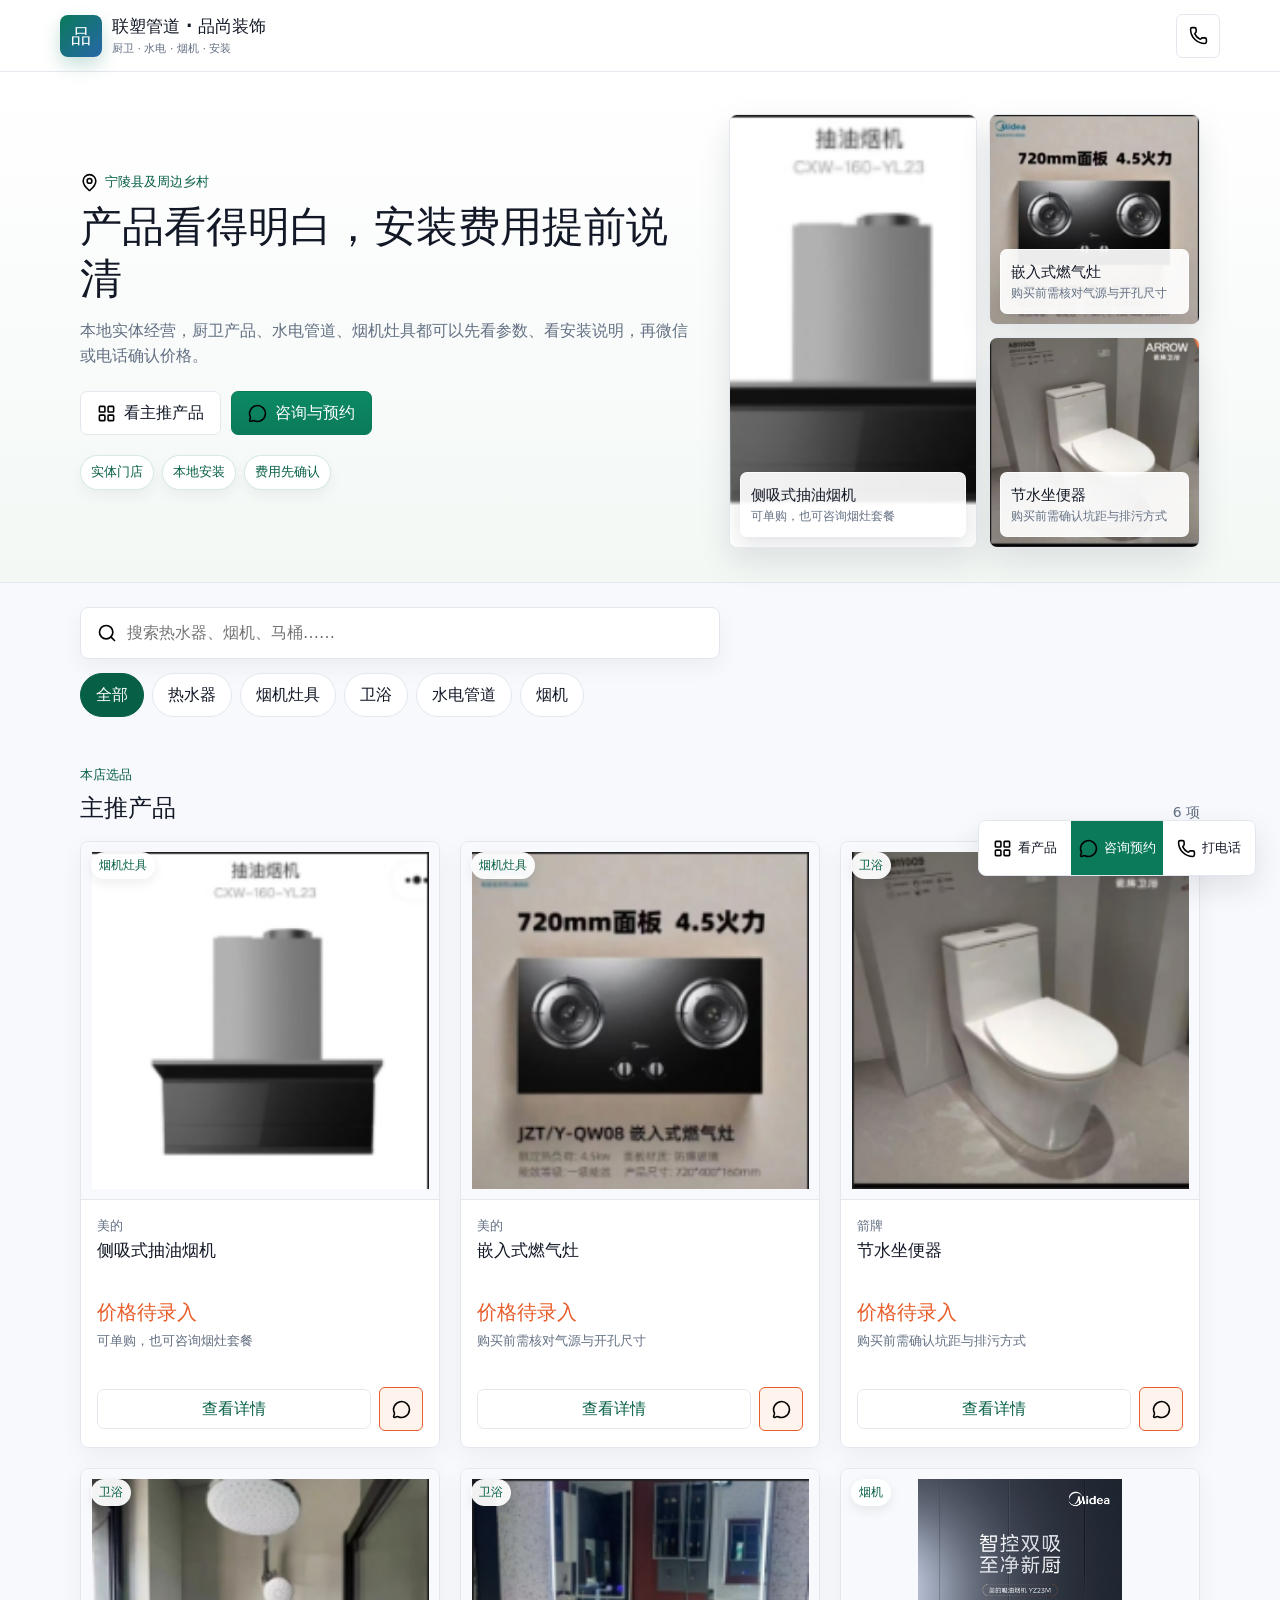
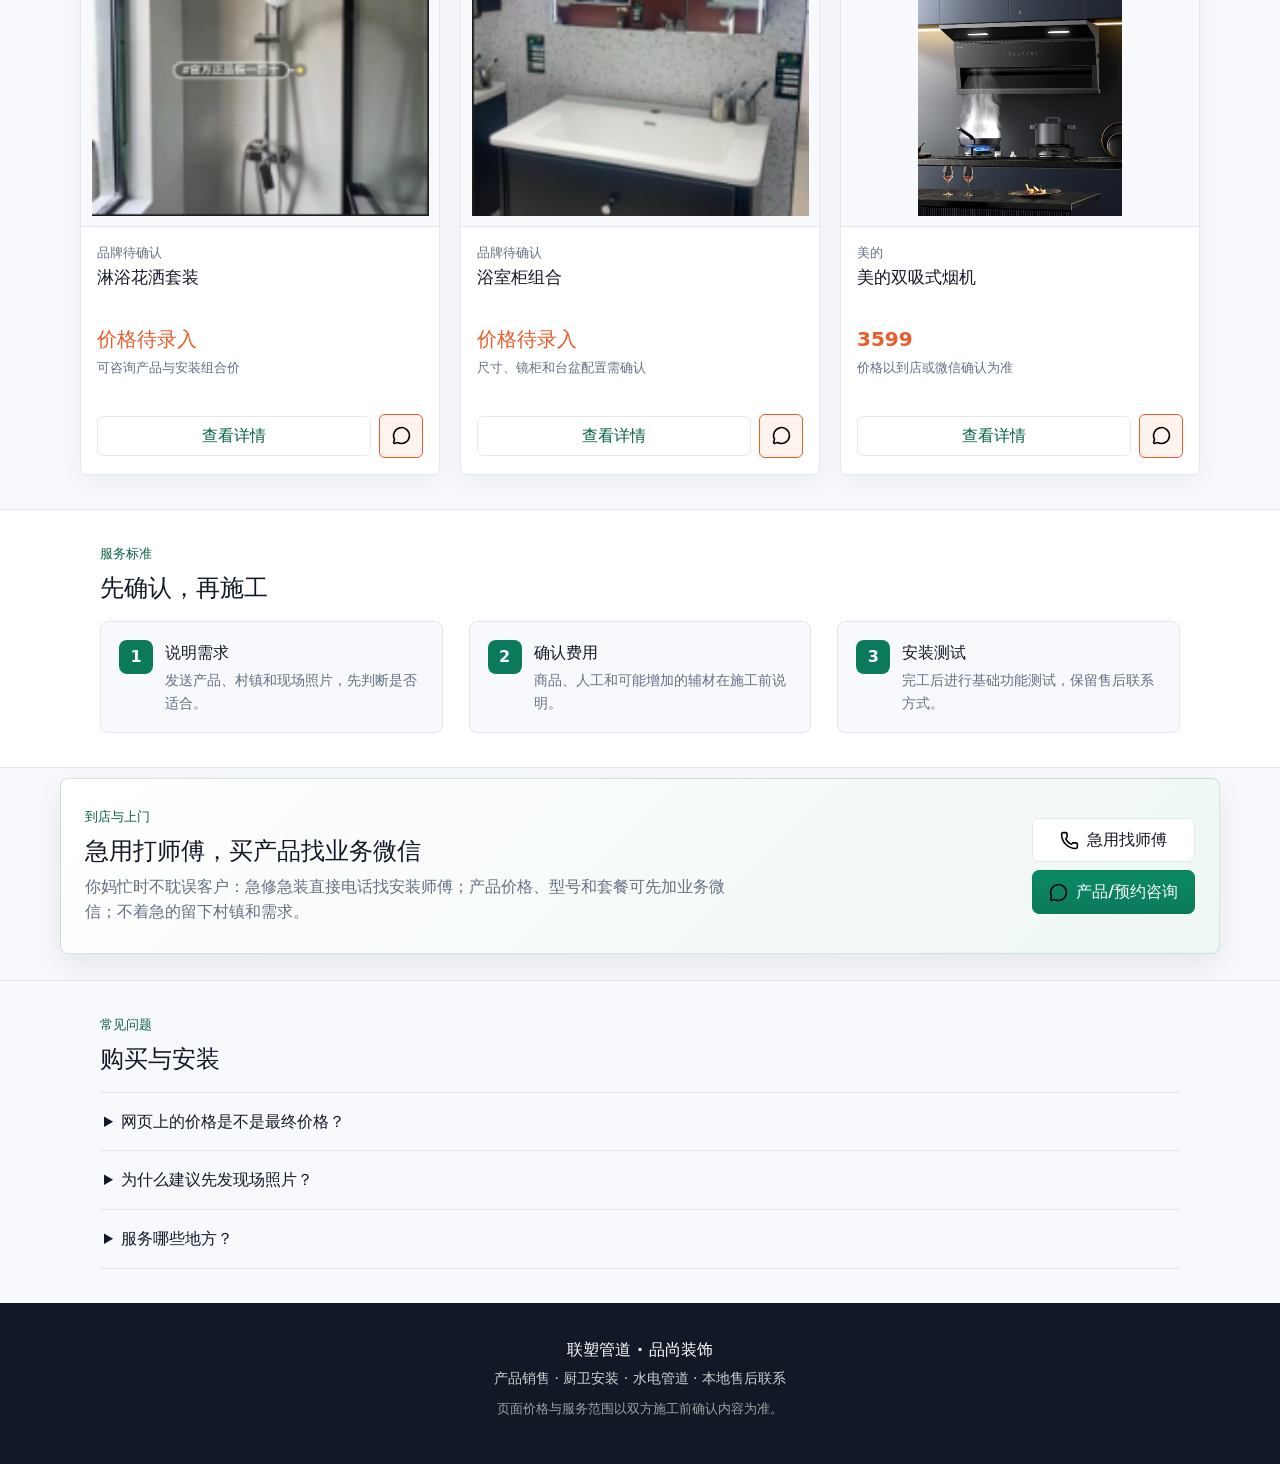
==== commit 7f8478ef: "reset contact flow for local service" ====
--- a/index.html
+++ b/index.html
@@ -42,7 +42,7 @@
             </a>
             <button class="button button--primary" type="button" data-open-contact>
               <img src="assets/icons/message-circle.svg" alt="">
-              微信咨询
+              咨询与预约
             </button>
           </div>
           <div class="trust-strip" aria-label="服务特点">
@@ -97,7 +97,7 @@
       <div class="empty-state" id="emptyState" hidden>
         <strong>暂时没有匹配的产品</strong>
         <p>换个关键词，或直接联系店里说明需求。</p>
-        <button class="button button--secondary" type="button" data-open-contact>联系店铺</button>
+        <button class="button button--secondary" type="button" data-open-contact>联系/预约</button>
       </div>
     </section>
 
@@ -137,18 +137,18 @@
     <section class="contact-band" aria-labelledby="contact-title">
       <div>
         <p class="eyebrow">到店与上门</p>
-        <h2 id="contact-title">宁陵县及周边乡村均可咨询</h2>
-        <p>具体是否上门、配送费用和时间，根据村镇距离与订单内容确认。</p>
+        <h2 id="contact-title">急用打师傅，买产品找业务微信</h2>
+        <p>你妈忙时不耽误客户：急修急装直接电话找安装师傅；产品价格、型号和套餐可先加业务微信；不着急的留下村镇和需求。</p>
       </div>
       <div class="contact-band__actions">
-        <a class="button button--secondary" href="tel:15836485998">
-          <img src="assets/icons/phone.svg" alt="">
-          158 3648 5998
-        </a>
         <a class="button button--secondary" href="tel:13781449660">
           <img src="assets/icons/phone.svg" alt="">
-          137 8144 9660
+          急用找师傅
         </a>
+        <button class="button button--primary" type="button" data-open-contact>
+          <img src="assets/icons/message-circle.svg" alt="">
+          产品/预约咨询
+        </button>
       </div>
     </section>
 
@@ -189,7 +189,7 @@
     </a>
     <button type="button" data-open-contact>
       <img src="assets/icons/message-circle.svg" alt="">
-      <span>微信咨询</span>
+      <span>咨询预约</span>
     </button>
     <a href="tel:15836485998">
       <img src="assets/icons/phone.svg" alt="">
@@ -211,11 +211,29 @@
     <div class="contact-dialog__content">
       <p class="eyebrow">咨询与预约</p>
       <h2 id="contactDialogTitle">联系联塑管道 · 品尚装饰</h2>
-      <p class="dialog-lead">个人微信不能稳定从网页直达聊天。建议先复制询价内容，再扫码或搜索业务微信发送；手机会尝试帮你打开微信。</p>
+      <p class="dialog-lead">按情况选路：急修急装直接打安装师傅；买产品、问价格找业务微信；不着急就复制预约信息发给店里，方便后续回电。</p>
+
+      <div class="contact-paths" aria-label="联系分流">
+        <a class="contact-path contact-path--urgent" href="tel:13781449660">
+          <span>急修 / 急装</span>
+          <strong>直接打安装师傅</strong>
+          <small>适合漏水、换件、今天就想装</small>
+        </a>
+        <button class="contact-path" type="button" data-copy-open-wechat>
+          <span>买产品 / 问价格</span>
+          <strong>复制需求并打开微信</strong>
+          <small>适合烟机灶具、卫浴、热水器</small>
+        </button>
+        <button class="contact-path" type="button" data-focus-inquiry>
+          <span>不着急</span>
+          <strong>留下村镇和需求</strong>
+          <small>店里有空后回电确认</small>
+        </button>
+      </div>
 
       <div class="phone-list">
-        <a href="tel:15836485998"><img src="assets/icons/phone.svg" alt=""><span><small>联系电话一</small>158 3648 5998</span></a>
-        <a href="tel:13781449660"><img src="assets/icons/phone.svg" alt=""><span><small>联系电话二</small>137 8144 9660</span></a>
+        <a href="tel:13781449660"><img src="assets/icons/phone.svg" alt=""><span><small>安装师傅 / 急修急装</small>137 8144 9660</span></a>
+        <a href="tel:15836485998"><img src="assets/icons/phone.svg" alt=""><span><small>业务咨询 / 产品价格</small>158 3648 5998</span></a>
       </div>
 
       <div class="wechat-panel" id="wechatPanel">
@@ -235,14 +253,15 @@
       </div>
 
       <form class="inquiry-form" id="inquiryForm">
+        <p class="form-intro">预约信息不会自动提交后台。当前方案是帮客户整理成一段文字，复制后发给业务微信，避免沟通漏项。</p>
         <label>意向产品<input id="inquiryProduct" name="product" type="text" readonly></label>
         <label>所在村镇<input id="inquiryVillage" name="village" type="text" placeholder="例如：宁陵县XX乡XX村"></label>
         <label>需求说明<textarea id="inquiryNeed" name="need" rows="3" placeholder="例如：旧热水器更换，需要拆旧"></textarea></label>
         <div class="inquiry-actions">
-          <button class="button button--primary" type="button" data-copy-open-wechat><img src="assets/icons/message-circle.svg" alt="">复制内容并打开微信</button>
-          <button class="button button--secondary" type="submit"><img src="assets/icons/copy.svg" alt="">只复制询价内容</button>
-        </div>
-        <p class="contact-method-note">打开微信后，把已复制的内容粘贴发给业务微信；如果没有跳转，请手动打开微信。</p>
+          <button class="button button--primary" type="button" data-copy-open-wechat><img src="assets/icons/message-circle.svg" alt="">复制预约信息并打开微信</button>
+          <button class="button button--secondary" type="submit"><img src="assets/icons/copy.svg" alt="">只复制预约信息</button>
+        </div>
+        <p class="contact-method-note">如果微信没有自动跳转，请手动打开微信，把已复制内容粘贴发送；急用可直接打安装师傅电话。</p>
         <p class="copy-status" id="copyStatus" role="status" aria-live="polite"></p>
       </form>
     </div>
--- a/styles.css
+++ b/styles.css
@@ -1208,6 +1208,64 @@
   color: var(--muted);
 }
 
+.contact-paths {
+  display: grid;
+  margin: 20px 0;
+  grid-template-columns: repeat(3, minmax(0, 1fr));
+  gap: 10px;
+}
+
+.contact-path {
+  position: relative;
+  display: grid;
+  min-width: 0;
+  padding: 14px;
+  border: 1px solid var(--line);
+  border-radius: 8px;
+  gap: 5px;
+  color: var(--ink);
+  background: var(--white);
+  text-align: left;
+  cursor: pointer;
+  overflow: hidden;
+  transition: border-color 160ms var(--ease-out), box-shadow 160ms var(--ease-out), transform 160ms var(--ease-out), background 160ms var(--ease-out);
+}
+
+.contact-path:hover {
+  border-color: rgba(11, 122, 90, 0.36);
+  box-shadow: 0 8px 18px rgba(23, 33, 30, 0.09);
+  transform: translateY(-1px);
+}
+
+.contact-path:active {
+  transform: translateY(0) scale(0.99);
+}
+
+.contact-path--urgent {
+  border-color: rgba(232, 93, 42, 0.34);
+  background: var(--accent-soft);
+}
+
+.contact-path span {
+  color: var(--primary-dark);
+  font-size: 12px;
+  font-weight: 800;
+}
+
+.contact-path--urgent span {
+  color: var(--accent);
+}
+
+.contact-path strong {
+  font-size: 16px;
+  line-height: 1.3;
+}
+
+.contact-path small {
+  color: var(--muted);
+  line-height: 1.45;
+}
+
 .phone-list {
   display: grid;
   margin: 20px 0;
@@ -1321,6 +1379,15 @@
   gap: 14px;
 }
 
+.form-intro {
+  margin: 0;
+  padding: 10px 12px;
+  border-left: 3px solid var(--primary);
+  color: #315362;
+  background: #f0f7fa;
+  font-size: 13px;
+}
+
 .inquiry-form label {
   display: grid;
   gap: 6px;
@@ -1548,6 +1615,10 @@
     grid-template-columns: 1fr;
   }
 
+  .contact-paths {
+    grid-template-columns: 1fr;
+  }
+
   .inquiry-actions {
     grid-template-columns: 1fr;
   }
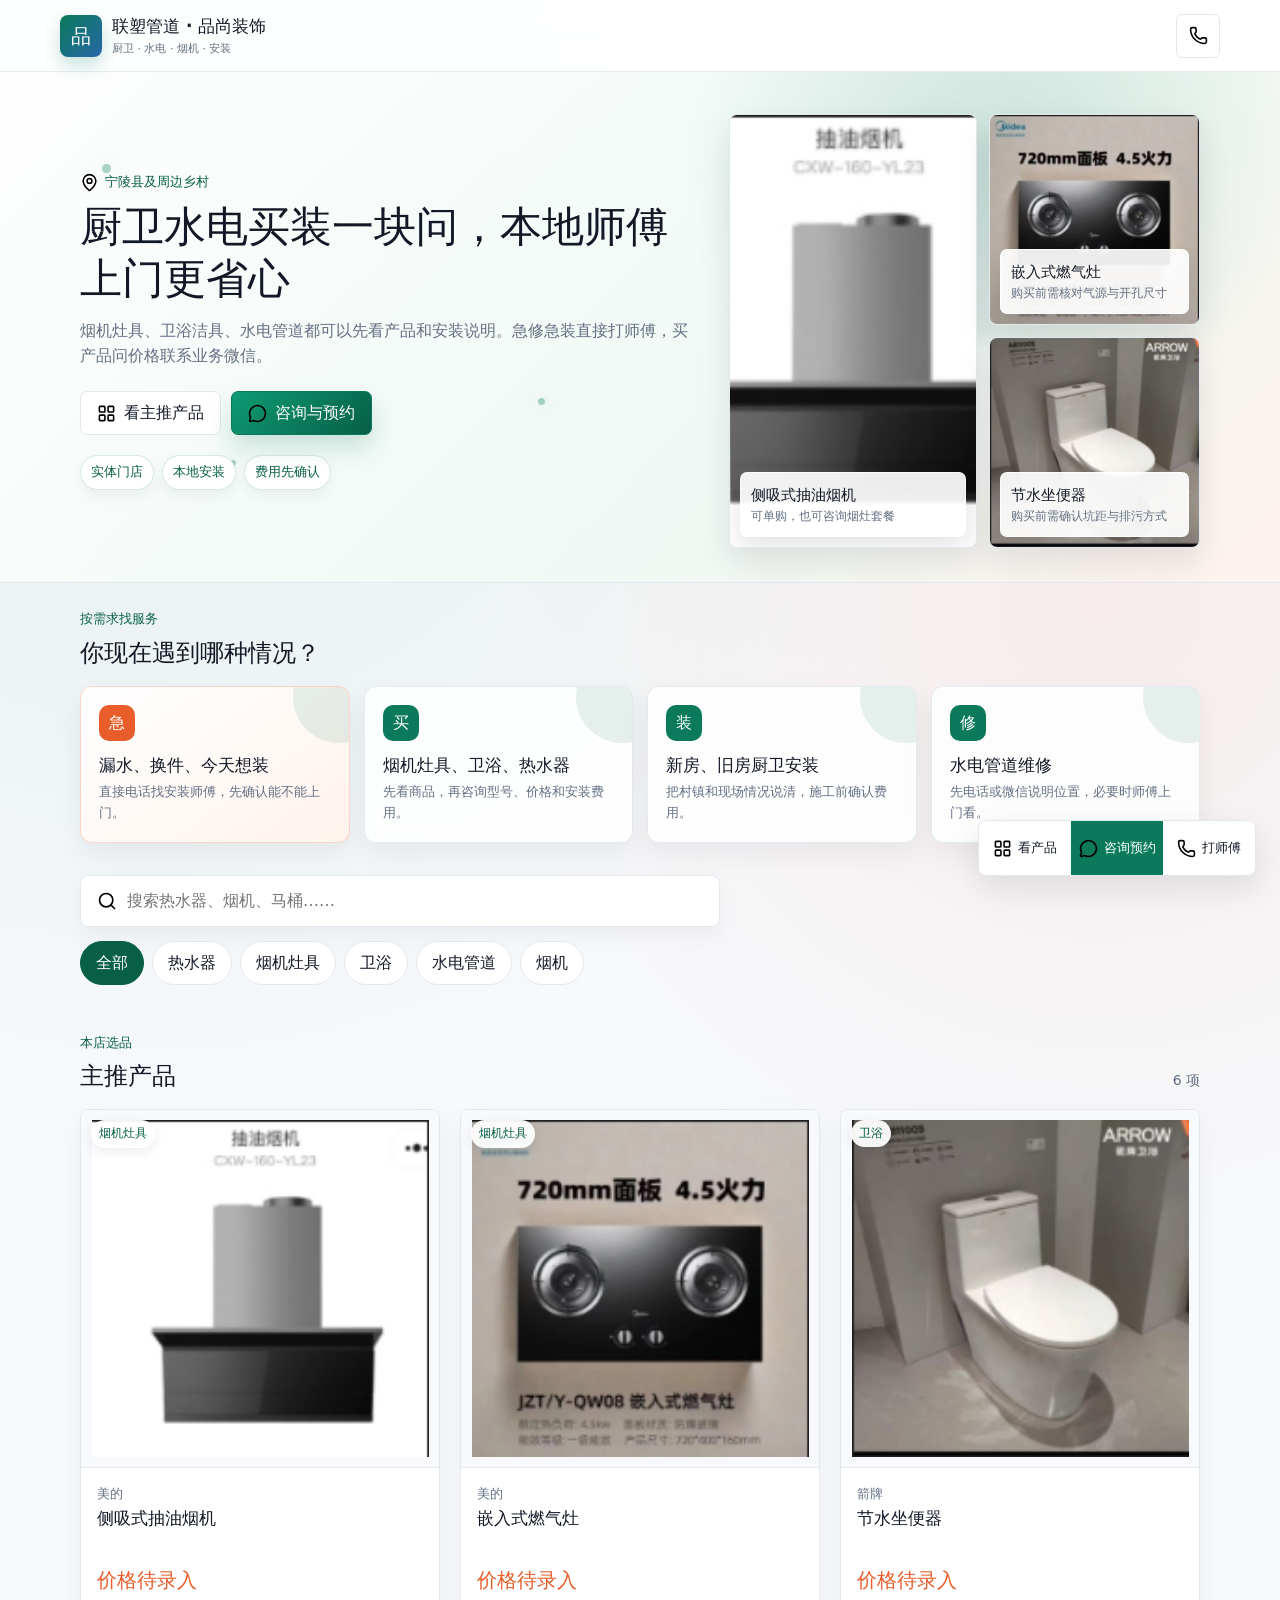
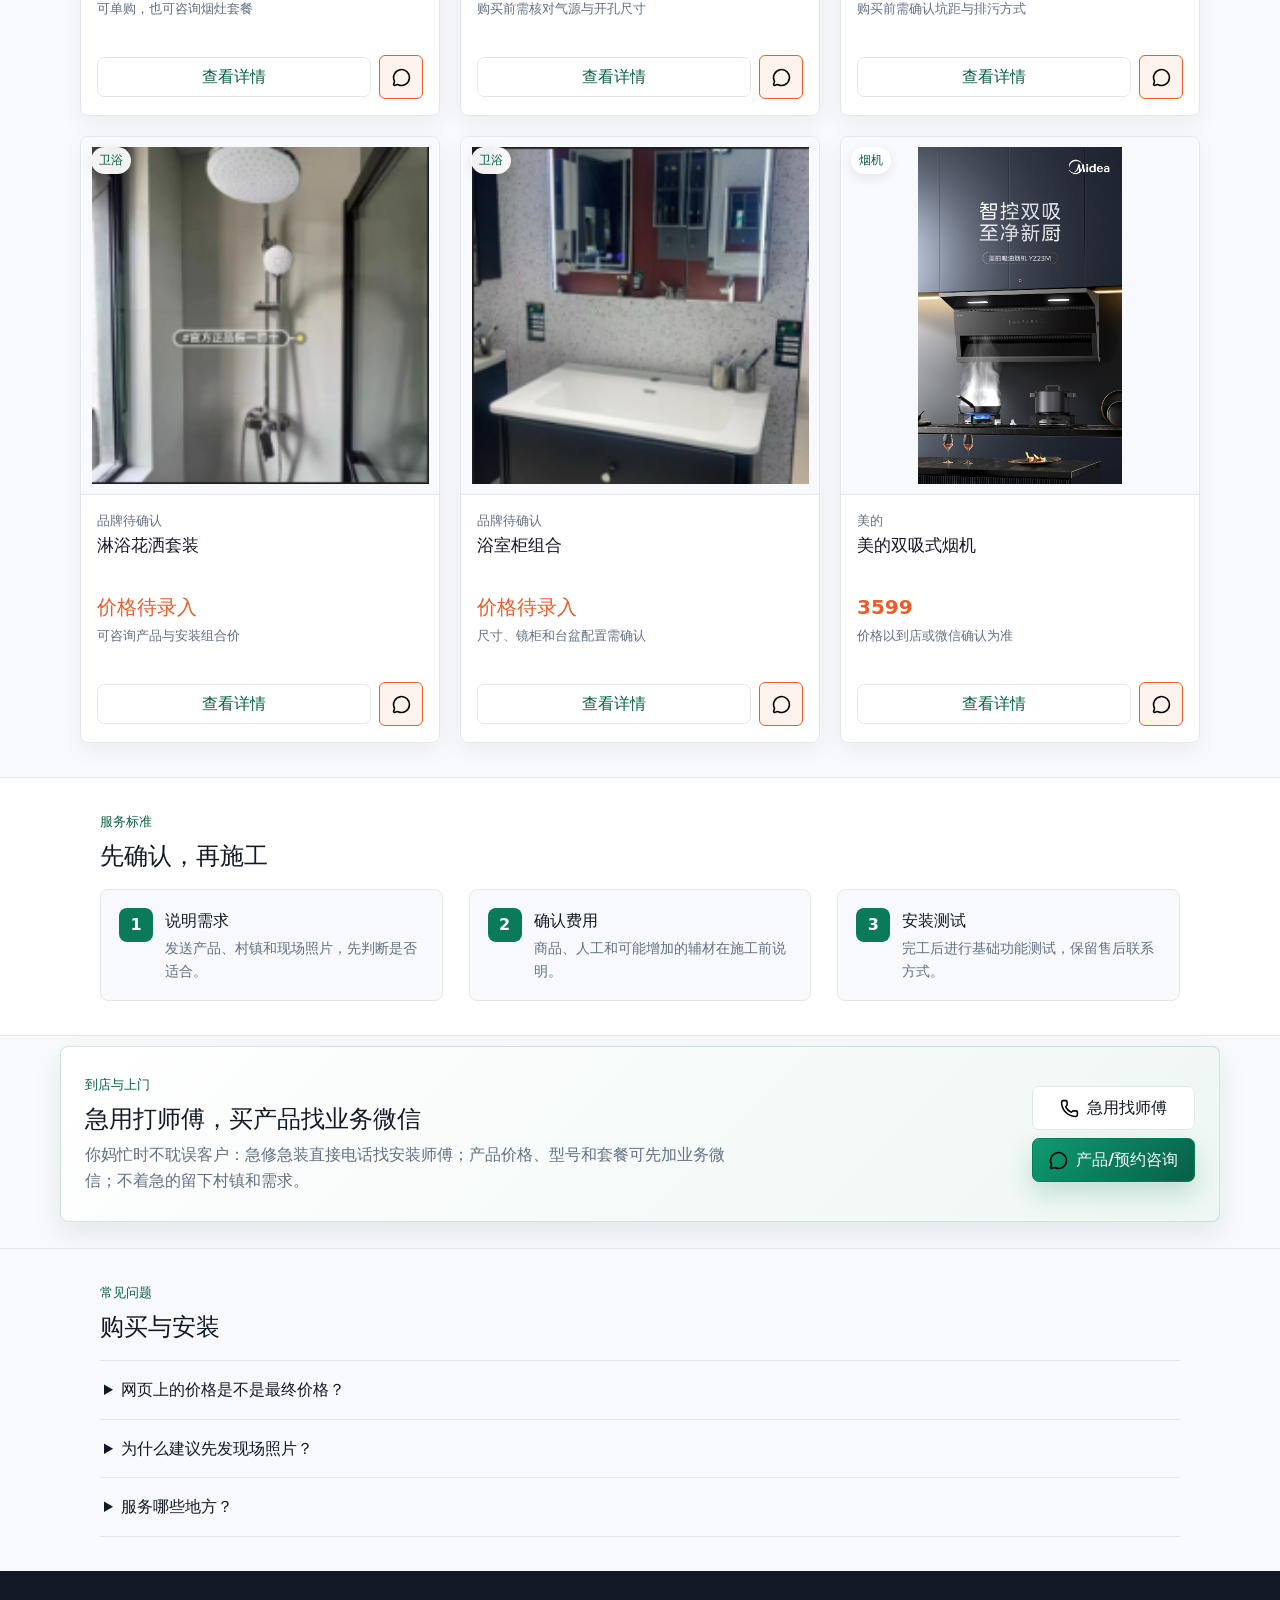
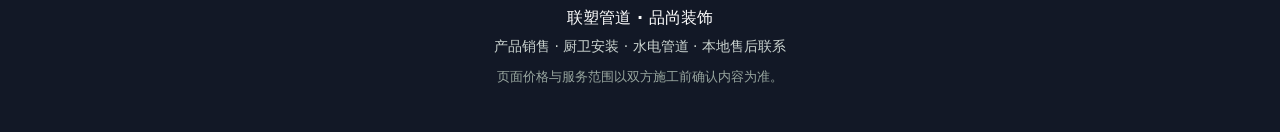
==== commit 1a3aa4b4: "polish customer flow and add publish helper" ====
--- a/index.html
+++ b/index.html
@@ -30,11 +30,18 @@
 
   <main id="top">
     <section class="service-intro" aria-labelledby="intro-title">
+      <div class="hero-ambient" aria-hidden="true">
+        <span></span>
+        <span></span>
+        <span></span>
+        <span></span>
+        <span></span>
+      </div>
       <div class="service-intro__inner">
         <div class="hero-copy">
           <p class="eyebrow"><img src="assets/icons/map-pin.svg" alt="">宁陵县及周边乡村</p>
-          <h1 id="intro-title">产品看得明白，安装费用提前说清</h1>
-          <p>本地实体经营，厨卫产品、水电管道、烟机灶具都可以先看参数、看安装说明，再微信或电话确认价格。</p>
+          <h1 id="intro-title">厨卫水电买装一块问，本地师傅上门更省心</h1>
+          <p>烟机灶具、卫浴洁具、水电管道都可以先看产品和安装说明。急修急装直接打师傅，买产品问价格联系业务微信。</p>
           <div class="hero-actions">
             <a class="button button--secondary" href="#products">
               <img src="assets/icons/layout-grid.svg" alt="">
@@ -77,6 +84,37 @@
       </div>
     </section>
 
+    <section class="scenario-section" aria-labelledby="scenario-title">
+      <div class="section-heading">
+        <div>
+          <p class="eyebrow">按需求找服务</p>
+          <h2 id="scenario-title">你现在遇到哪种情况？</h2>
+        </div>
+      </div>
+      <div class="scenario-grid">
+        <a class="scenario-card scenario-card--urgent" href="tel:13781449660">
+          <span>急</span>
+          <strong>漏水、换件、今天想装</strong>
+          <p>直接电话找安装师傅，先确认能不能上门。</p>
+        </a>
+        <button class="scenario-card" type="button" data-open-contact>
+          <span>买</span>
+          <strong>烟机灶具、卫浴、热水器</strong>
+          <p>先看商品，再咨询型号、价格和安装费用。</p>
+        </button>
+        <button class="scenario-card" type="button" data-open-contact>
+          <span>装</span>
+          <strong>新房、旧房厨卫安装</strong>
+          <p>把村镇和现场情况说清，施工前确认费用。</p>
+        </button>
+        <button class="scenario-card" type="button" data-open-contact>
+          <span>修</span>
+          <strong>水电管道维修</strong>
+          <p>先电话或微信说明位置，必要时师傅上门看。</p>
+        </button>
+      </div>
+    </section>
+
     <section class="catalog-tools" aria-label="产品筛选">
       <label class="search-box">
         <img src="assets/icons/search.svg" alt="">
@@ -191,9 +229,9 @@
       <img src="assets/icons/message-circle.svg" alt="">
       <span>咨询预约</span>
     </button>
-    <a href="tel:15836485998">
+    <a href="tel:13781449660">
       <img src="assets/icons/phone.svg" alt="">
-      <span>打电话</span>
+      <span>打师傅</span>
     </a>
   </nav>
 
@@ -221,7 +259,7 @@
         </a>
         <button class="contact-path" type="button" data-copy-open-wechat>
           <span>买产品 / 问价格</span>
-          <strong>复制需求并打开微信</strong>
+          <strong>复制咨询内容</strong>
           <small>适合烟机灶具、卫浴、热水器</small>
         </button>
         <button class="contact-path" type="button" data-focus-inquiry>
@@ -236,7 +274,7 @@
         <a href="tel:15836485998"><img src="assets/icons/phone.svg" alt=""><span><small>业务咨询 / 产品价格</small>158 3648 5998</span></a>
       </div>
 
-      <div class="wechat-panel" id="wechatPanel">
+      <div class="wechat-panel" id="wechatPanel" hidden>
         <div class="qr-placeholder" id="qrPlaceholder" aria-label="业务微信二维码待上传">
           <img src="assets/icons/qr-code.svg" alt="">
           <span>业务微信二维码待上传</span>
@@ -253,15 +291,15 @@
       </div>
 
       <form class="inquiry-form" id="inquiryForm">
-        <p class="form-intro">预约信息不会自动提交后台。当前方案是帮客户整理成一段文字，复制后发给业务微信，避免沟通漏项。</p>
+        <p class="form-intro">把村镇和需求写清楚，点复制后发给业务微信；急用请直接拨打安装师傅电话。</p>
         <label>意向产品<input id="inquiryProduct" name="product" type="text" readonly></label>
         <label>所在村镇<input id="inquiryVillage" name="village" type="text" placeholder="例如：宁陵县XX乡XX村"></label>
         <label>需求说明<textarea id="inquiryNeed" name="need" rows="3" placeholder="例如：旧热水器更换，需要拆旧"></textarea></label>
         <div class="inquiry-actions">
-          <button class="button button--primary" type="button" data-copy-open-wechat><img src="assets/icons/message-circle.svg" alt="">复制预约信息并打开微信</button>
+          <button class="button button--primary" type="button" data-copy-open-wechat><img src="assets/icons/message-circle.svg" alt=""><span id="copyOpenWechatLabel">复制咨询内容</span></button>
           <button class="button button--secondary" type="submit"><img src="assets/icons/copy.svg" alt="">只复制预约信息</button>
         </div>
-        <p class="contact-method-note">如果微信没有自动跳转，请手动打开微信，把已复制内容粘贴发送；急用可直接打安装师傅电话。</p>
+        <p class="contact-method-note">个人微信不能从网页直接跳到某个好友聊天；复制后发送给业务微信即可，急用可直接打安装师傅电话。</p>
         <p class="copy-status" id="copyStatus" role="status" aria-live="polite"></p>
       </form>
     </div>
--- a/styles.css
+++ b/styles.css
@@ -14,6 +14,7 @@
   --shadow: 0 12px 30px rgba(18, 24, 38, 0.1);
   --shadow-lift: 0 18px 42px rgba(18, 24, 38, 0.14);
   --ease-out: cubic-bezier(0.2, 0.8, 0.2, 1);
+  --soft-glow: 0 18px 50px rgba(8, 118, 92, 0.16);
   color-scheme: light;
   font-family: "Microsoft YaHei", "PingFang SC", system-ui, sans-serif;
   font-size: 16px;
@@ -33,7 +34,10 @@
   margin: 0;
   min-width: 320px;
   color: var(--ink);
-  background: var(--surface);
+  background:
+    radial-gradient(circle at 12% 8%, rgba(11, 122, 90, 0.08), transparent 26%),
+    radial-gradient(circle at 86% 18%, rgba(232, 93, 42, 0.08), transparent 22%),
+    var(--surface);
   line-height: 1.6;
 }
 
@@ -147,6 +151,29 @@
   to {
     opacity: 1;
     transform: translateY(0);
+  }
+}
+
+@keyframes float-dot {
+  0%,
+  100% {
+    opacity: 0.34;
+    transform: translate3d(0, 0, 0) scale(1);
+  }
+
+  50% {
+    opacity: 0.82;
+    transform: translate3d(14px, -18px, 0) scale(1.18);
+  }
+}
+
+@keyframes soft-shine {
+  from {
+    transform: translateX(-130%) skewX(-18deg);
+  }
+
+  to {
+    transform: translateX(150%) skewX(-18deg);
   }
 }
 
@@ -245,8 +272,78 @@
 }
 
 .service-intro {
+  position: relative;
+  overflow: hidden;
   border-bottom: 1px solid var(--line);
-  background: linear-gradient(180deg, #ffffff 0%, #f3f8f5 100%);
+  background:
+    linear-gradient(135deg, rgba(255, 255, 255, 0.96) 0%, rgba(239, 249, 244, 0.94) 62%, rgba(255, 243, 237, 0.86) 100%);
+  isolation: isolate;
+}
+
+.service-intro::before {
+  position: absolute;
+  inset: -18% -10% auto 45%;
+  z-index: -2;
+  height: 360px;
+  border-radius: 999px;
+  background: radial-gradient(circle, rgba(11, 122, 90, 0.16), transparent 68%);
+  content: "";
+  filter: blur(8px);
+}
+
+.hero-ambient {
+  position: absolute;
+  inset: 0;
+  z-index: -1;
+  pointer-events: none;
+  overflow: hidden;
+}
+
+.hero-ambient span {
+  position: absolute;
+  width: 9px;
+  height: 9px;
+  border-radius: 999px;
+  background: rgba(11, 122, 90, 0.34);
+  box-shadow: 0 0 24px rgba(11, 122, 90, 0.32);
+  animation: float-dot 7s var(--ease-out) infinite;
+}
+
+.hero-ambient span:nth-child(1) {
+  top: 18%;
+  left: 8%;
+}
+
+.hero-ambient span:nth-child(2) {
+  top: 64%;
+  left: 42%;
+  width: 7px;
+  height: 7px;
+  animation-delay: -2s;
+}
+
+.hero-ambient span:nth-child(3) {
+  top: 24%;
+  right: 18%;
+  background: rgba(232, 93, 42, 0.34);
+  box-shadow: 0 0 24px rgba(232, 93, 42, 0.26);
+  animation-delay: -4s;
+}
+
+.hero-ambient span:nth-child(4) {
+  right: 9%;
+  bottom: 18%;
+  width: 12px;
+  height: 12px;
+  animation-delay: -1s;
+}
+
+.hero-ambient span:nth-child(5) {
+  top: 76%;
+  left: 18%;
+  width: 6px;
+  height: 6px;
+  animation-delay: -5s;
 }
 
 .service-intro__inner {
@@ -406,11 +503,27 @@
   transition: background 160ms var(--ease-out), border-color 160ms var(--ease-out), color 160ms var(--ease-out), box-shadow 160ms var(--ease-out), transform 160ms var(--ease-out);
 }
 
+.button::after {
+  position: absolute;
+  inset: 0 auto 0 -40%;
+  width: 34%;
+  background: linear-gradient(90deg, transparent, rgba(255, 255, 255, 0.36), transparent);
+  content: "";
+  opacity: 0;
+  pointer-events: none;
+  transform: translateX(-130%) skewX(-18deg);
+}
+
 .button:hover {
   transform: translateY(-1px);
   box-shadow: 0 8px 18px rgba(23, 33, 30, 0.1);
 }
 
+.button:hover::after {
+  opacity: 1;
+  animation: soft-shine 760ms var(--ease-out);
+}
+
 .button:active {
   transform: translateY(0) scale(0.98);
 }
@@ -418,7 +531,8 @@
 .button--primary {
   color: var(--white);
   border-color: var(--primary);
-  background: linear-gradient(180deg, #0c8a65, var(--primary));
+  background: linear-gradient(135deg, #0e9b72, var(--primary-dark));
+  box-shadow: 0 12px 26px rgba(11, 122, 90, 0.2);
 }
 
 .button--primary:hover {
@@ -448,9 +562,92 @@
 
 .catalog-tools,
 .section,
-.contact-band {
+.contact-band,
+.scenario-section {
   max-width: 1160px;
   margin: 0 auto;
+}
+
+.scenario-section {
+  padding: 26px 20px 8px;
+}
+
+.scenario-grid {
+  display: grid;
+  grid-template-columns: repeat(4, minmax(0, 1fr));
+  gap: 14px;
+}
+
+.scenario-card {
+  position: relative;
+  display: grid;
+  min-width: 0;
+  min-height: 142px;
+  padding: 18px;
+  overflow: hidden;
+  border: 1px solid rgba(227, 232, 239, 0.9);
+  border-radius: 12px;
+  color: var(--ink);
+  background: rgba(255, 255, 255, 0.86);
+  box-shadow: 0 12px 28px rgba(18, 24, 38, 0.06);
+  text-align: left;
+  cursor: pointer;
+  backdrop-filter: blur(10px);
+  transition: border-color 180ms var(--ease-out), box-shadow 180ms var(--ease-out), transform 180ms var(--ease-out);
+}
+
+.scenario-card::before {
+  position: absolute;
+  top: -36px;
+  right: -36px;
+  width: 92px;
+  height: 92px;
+  border-radius: 999px;
+  background: rgba(11, 122, 90, 0.1);
+  content: "";
+}
+
+.scenario-card:hover {
+  border-color: rgba(11, 122, 90, 0.32);
+  box-shadow: var(--soft-glow);
+  transform: translateY(-3px);
+}
+
+.scenario-card:active {
+  transform: translateY(0) scale(0.99);
+}
+
+.scenario-card--urgent {
+  border-color: rgba(232, 93, 42, 0.22);
+  background: linear-gradient(145deg, #ffffff, var(--accent-soft));
+}
+
+.scenario-card span {
+  display: grid;
+  width: 36px;
+  height: 36px;
+  margin-bottom: 14px;
+  place-items: center;
+  border-radius: 10px;
+  color: var(--white);
+  background: var(--primary);
+  font-weight: 900;
+}
+
+.scenario-card--urgent span {
+  background: var(--accent);
+}
+
+.scenario-card strong {
+  margin-bottom: 6px;
+  font-size: 17px;
+  line-height: 1.28;
+}
+
+.scenario-card p {
+  margin-bottom: 0;
+  color: var(--muted);
+  font-size: 13px;
 }
 
 .catalog-tools {
@@ -562,6 +759,7 @@
 }
 
 .product-card {
+  position: relative;
   min-width: 0;
   overflow: hidden;
   border: 1px solid var(--line);
@@ -572,10 +770,27 @@
   box-shadow: 0 8px 24px rgba(18, 24, 38, 0.05);
 }
 
+.product-card::before {
+  position: absolute;
+  inset: 0;
+  z-index: 1;
+  background: linear-gradient(120deg, transparent 30%, rgba(255, 255, 255, 0.42), transparent 70%);
+  content: "";
+  opacity: 0;
+  pointer-events: none;
+  transform: translateX(-120%);
+  transition: opacity 180ms var(--ease-out);
+}
+
 .product-card:hover {
   border-color: rgba(8, 118, 92, 0.38);
   box-shadow: var(--shadow-lift);
   transform: translateY(-3px);
+}
+
+.product-card:hover::before {
+  opacity: 1;
+  animation: soft-shine 900ms var(--ease-out);
 }
 
 .product-card__image {
@@ -1221,7 +1436,7 @@
   min-width: 0;
   padding: 14px;
   border: 1px solid var(--line);
-  border-radius: 8px;
+  border-radius: 10px;
   gap: 5px;
   color: var(--ink);
   background: var(--white);
@@ -1315,6 +1530,10 @@
   gap: 18px;
 }
 
+.wechat-panel[hidden] {
+  display: none;
+}
+
 .wechat-panel p {
   margin: 5px 0 0;
   color: var(--muted);
@@ -1460,8 +1679,9 @@
   height: var(--tap-size);
   border-radius: 50%;
   pointer-events: none;
-  background: currentColor;
-  animation: tap-ripple 520ms var(--ease-out) forwards;
+  background: radial-gradient(circle, rgba(255, 255, 255, 0.72), currentColor 58%, transparent 62%);
+  mix-blend-mode: soft-light;
+  animation: tap-ripple 620ms var(--ease-out) forwards;
 }
 
 @media (min-width: 900px) {
@@ -1537,9 +1757,20 @@
 
   .catalog-tools,
   .section,
-  .contact-band {
+  .contact-band,
+  .scenario-section {
     padding-right: 16px;
     padding-left: 16px;
+  }
+
+  .scenario-grid {
+    grid-template-columns: repeat(2, minmax(0, 1fr));
+    gap: 10px;
+  }
+
+  .scenario-card {
+    min-height: 132px;
+    padding: 15px;
   }
 
   .product-grid {
@@ -1660,6 +1891,10 @@
   }
 
   .hero-showcase {
+    grid-template-columns: 1fr;
+  }
+
+  .scenario-grid {
     grid-template-columns: 1fr;
   }
 
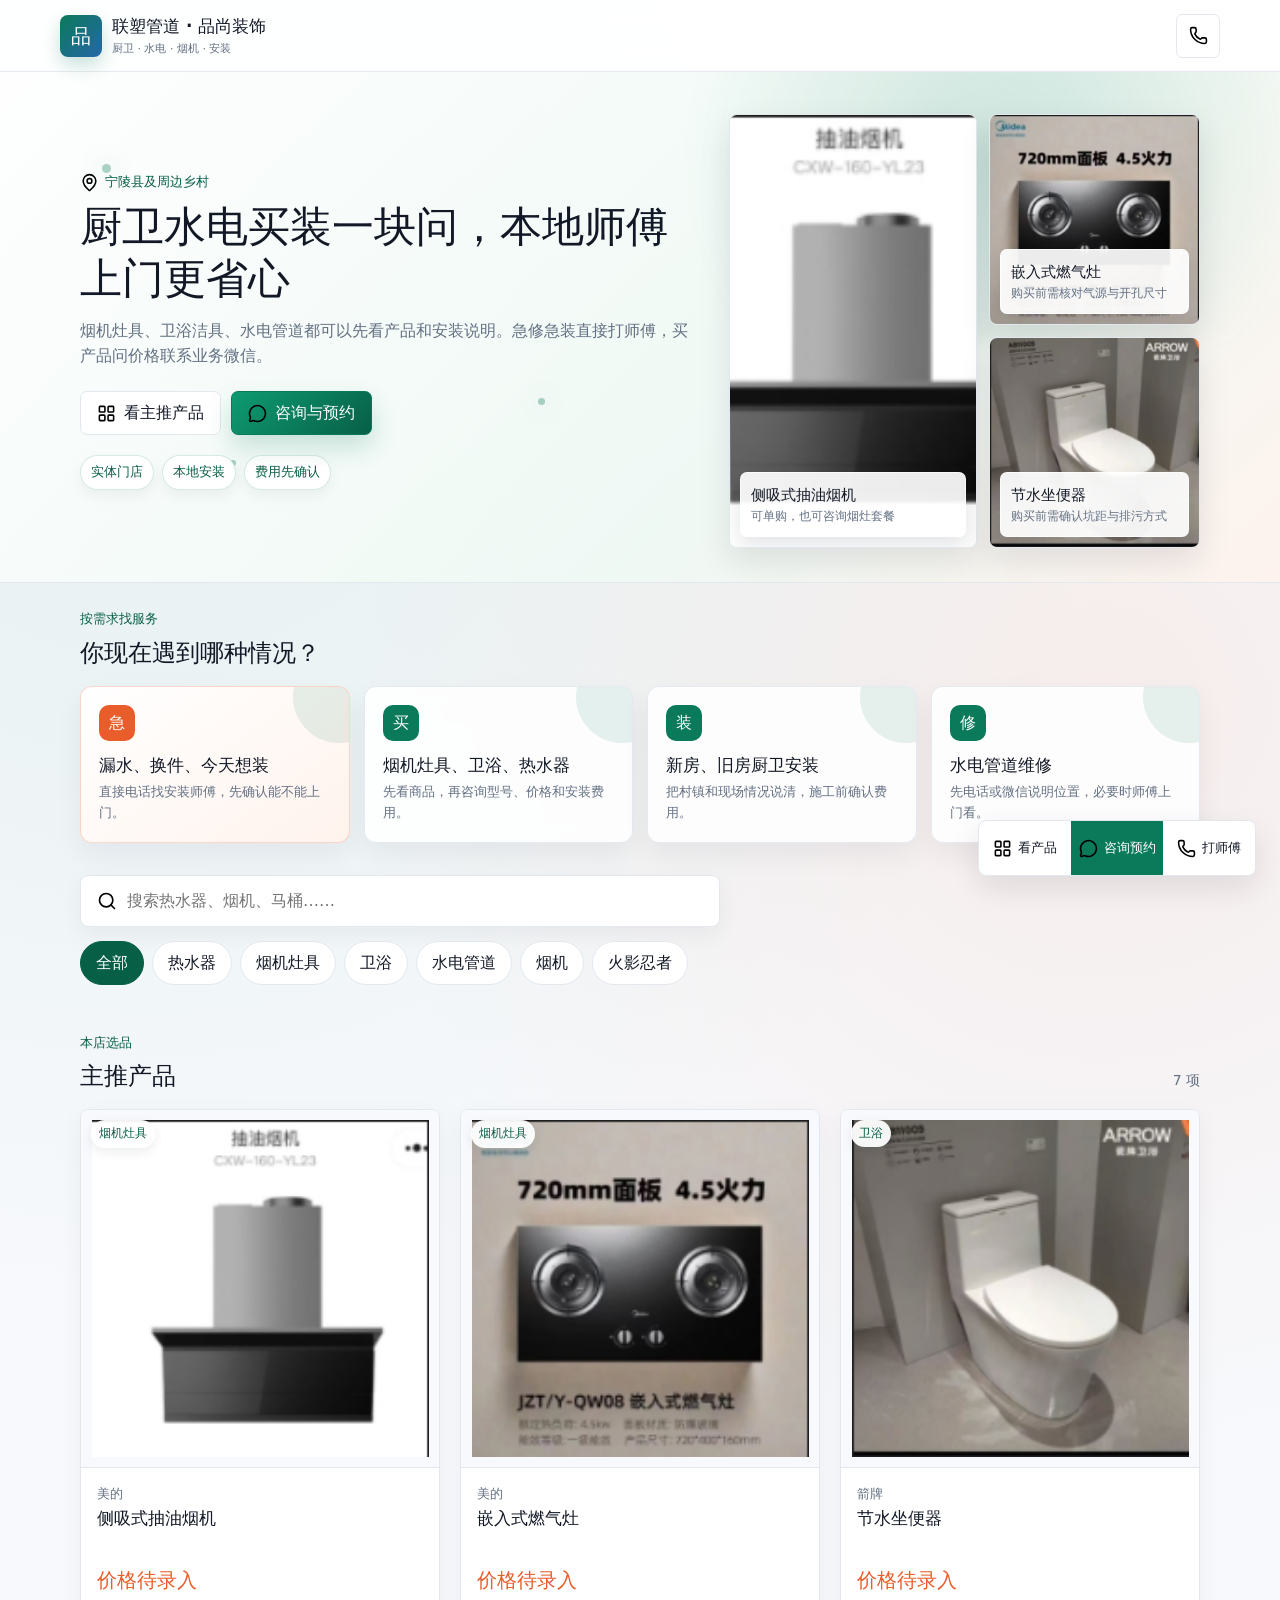
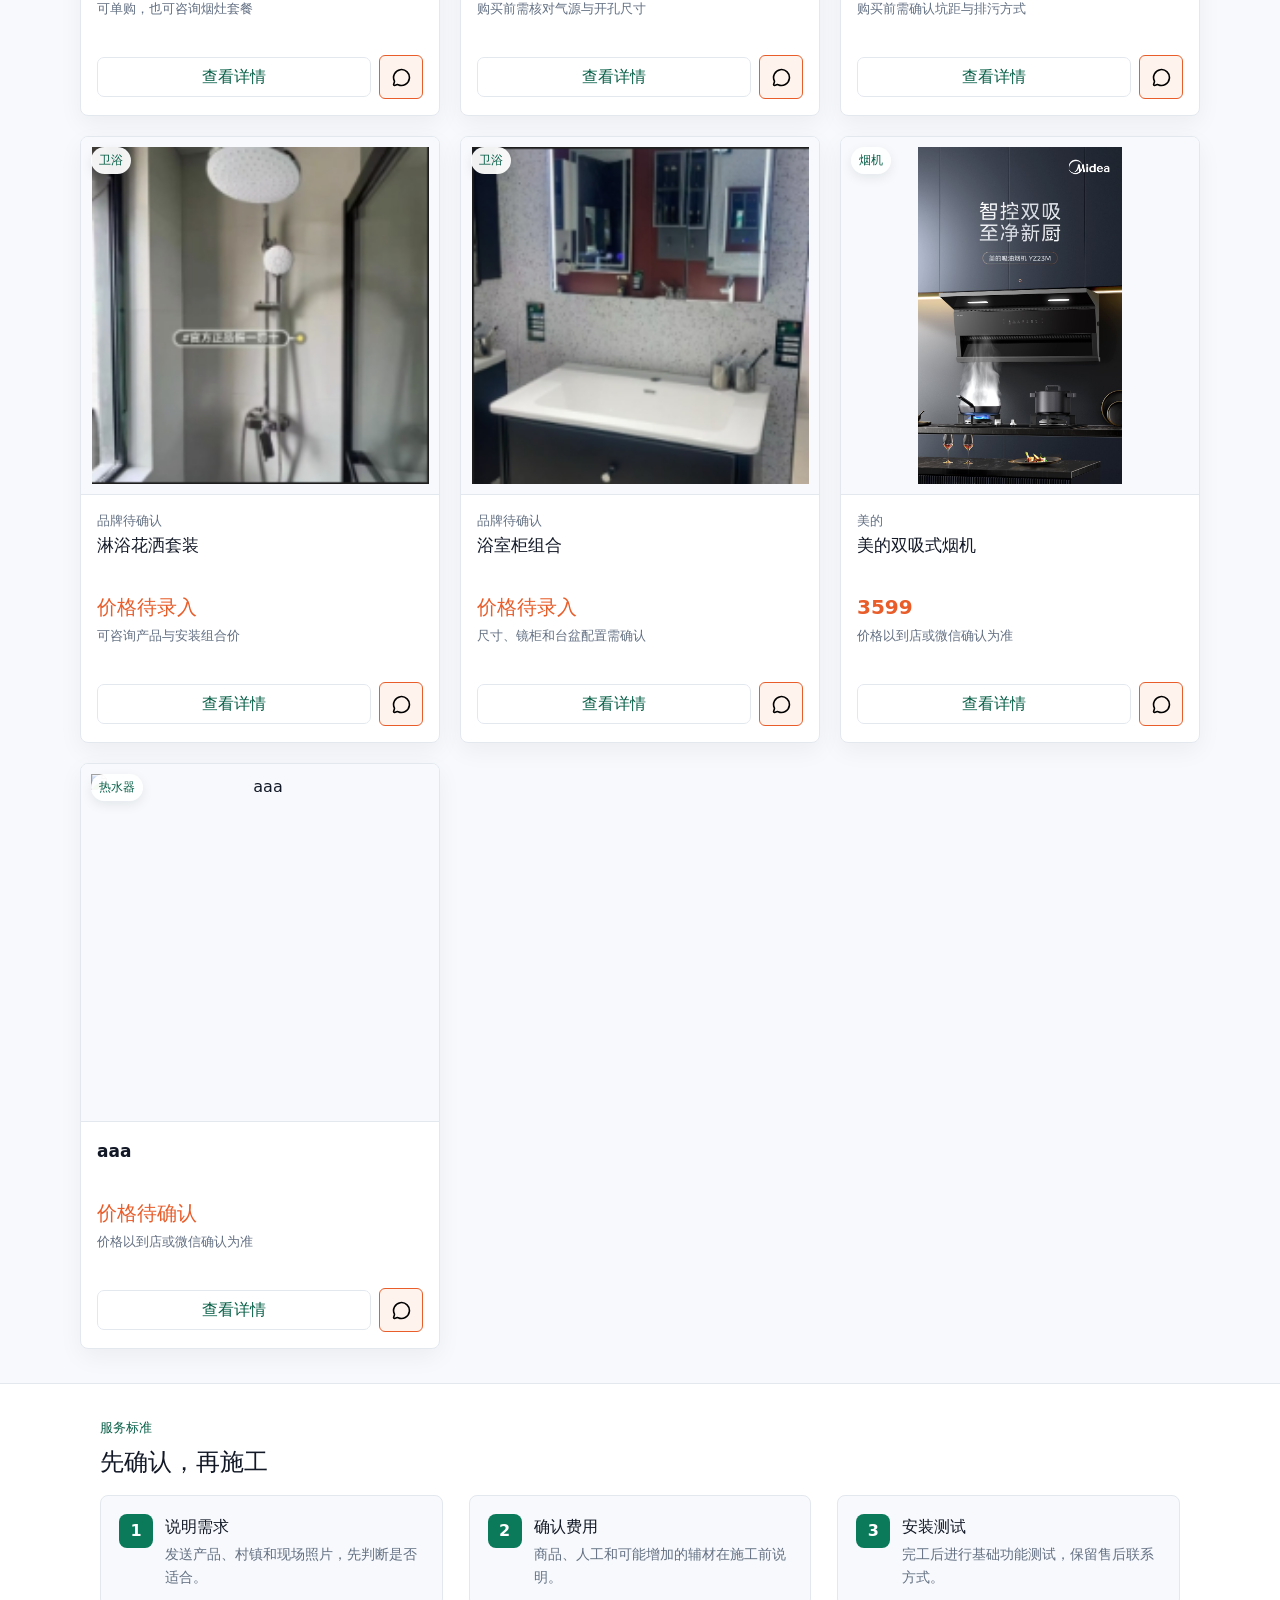
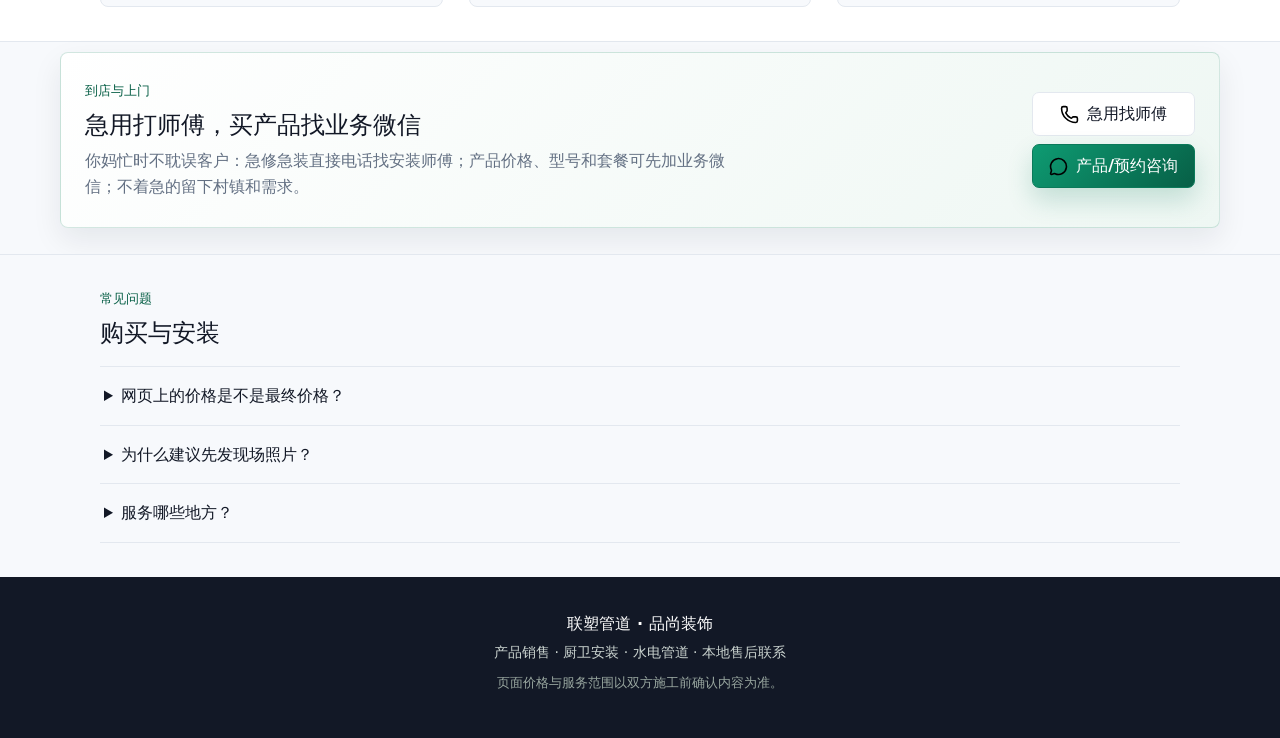
==== commit f01c98f1: "improve wechat inquiry flow" ====
--- a/index.html
+++ b/index.html
@@ -259,7 +259,7 @@
         </a>
         <button class="contact-path" type="button" data-copy-open-wechat>
           <span>买产品 / 问价格</span>
-          <strong>复制咨询内容</strong>
+          <strong>复制后加业务微信</strong>
           <small>适合烟机灶具、卫浴、热水器</small>
         </button>
         <button class="contact-path" type="button" data-focus-inquiry>
@@ -296,10 +296,10 @@
         <label>所在村镇<input id="inquiryVillage" name="village" type="text" placeholder="例如：宁陵县XX乡XX村"></label>
         <label>需求说明<textarea id="inquiryNeed" name="need" rows="3" placeholder="例如：旧热水器更换，需要拆旧"></textarea></label>
         <div class="inquiry-actions">
-          <button class="button button--primary" type="button" data-copy-open-wechat><img src="assets/icons/message-circle.svg" alt=""><span id="copyOpenWechatLabel">复制咨询内容</span></button>
+          <button class="button button--primary" type="button" data-copy-open-wechat><img src="assets/icons/message-circle.svg" alt=""><span id="copyOpenWechatLabel">复制后加业务微信</span></button>
           <button class="button button--secondary" type="submit"><img src="assets/icons/copy.svg" alt="">只复制预约信息</button>
         </div>
-        <p class="contact-method-note">个人微信不能从网页直接跳到某个好友聊天；复制后发送给业务微信即可，急用可直接打安装师傅电话。</p>
+        <p class="contact-method-note">微信个人号通常需要扫码或搜索添加；复制后粘贴给业务微信即可，急用可直接打安装师傅电话。</p>
         <p class="copy-status" id="copyStatus" role="status" aria-live="polite"></p>
       </form>
     </div>
--- a/styles.css
+++ b/styles.css
@@ -1528,6 +1528,12 @@
   border-bottom: 1px solid var(--line);
   grid-template-columns: 112px 1fr;
   gap: 18px;
+  transition: background-color 180ms var(--ease-out), box-shadow 180ms var(--ease-out);
+}
+
+.wechat-panel--attention {
+  background: #f0faf6;
+  box-shadow: inset 4px 0 0 var(--primary);
 }
 
 .wechat-panel[hidden] {
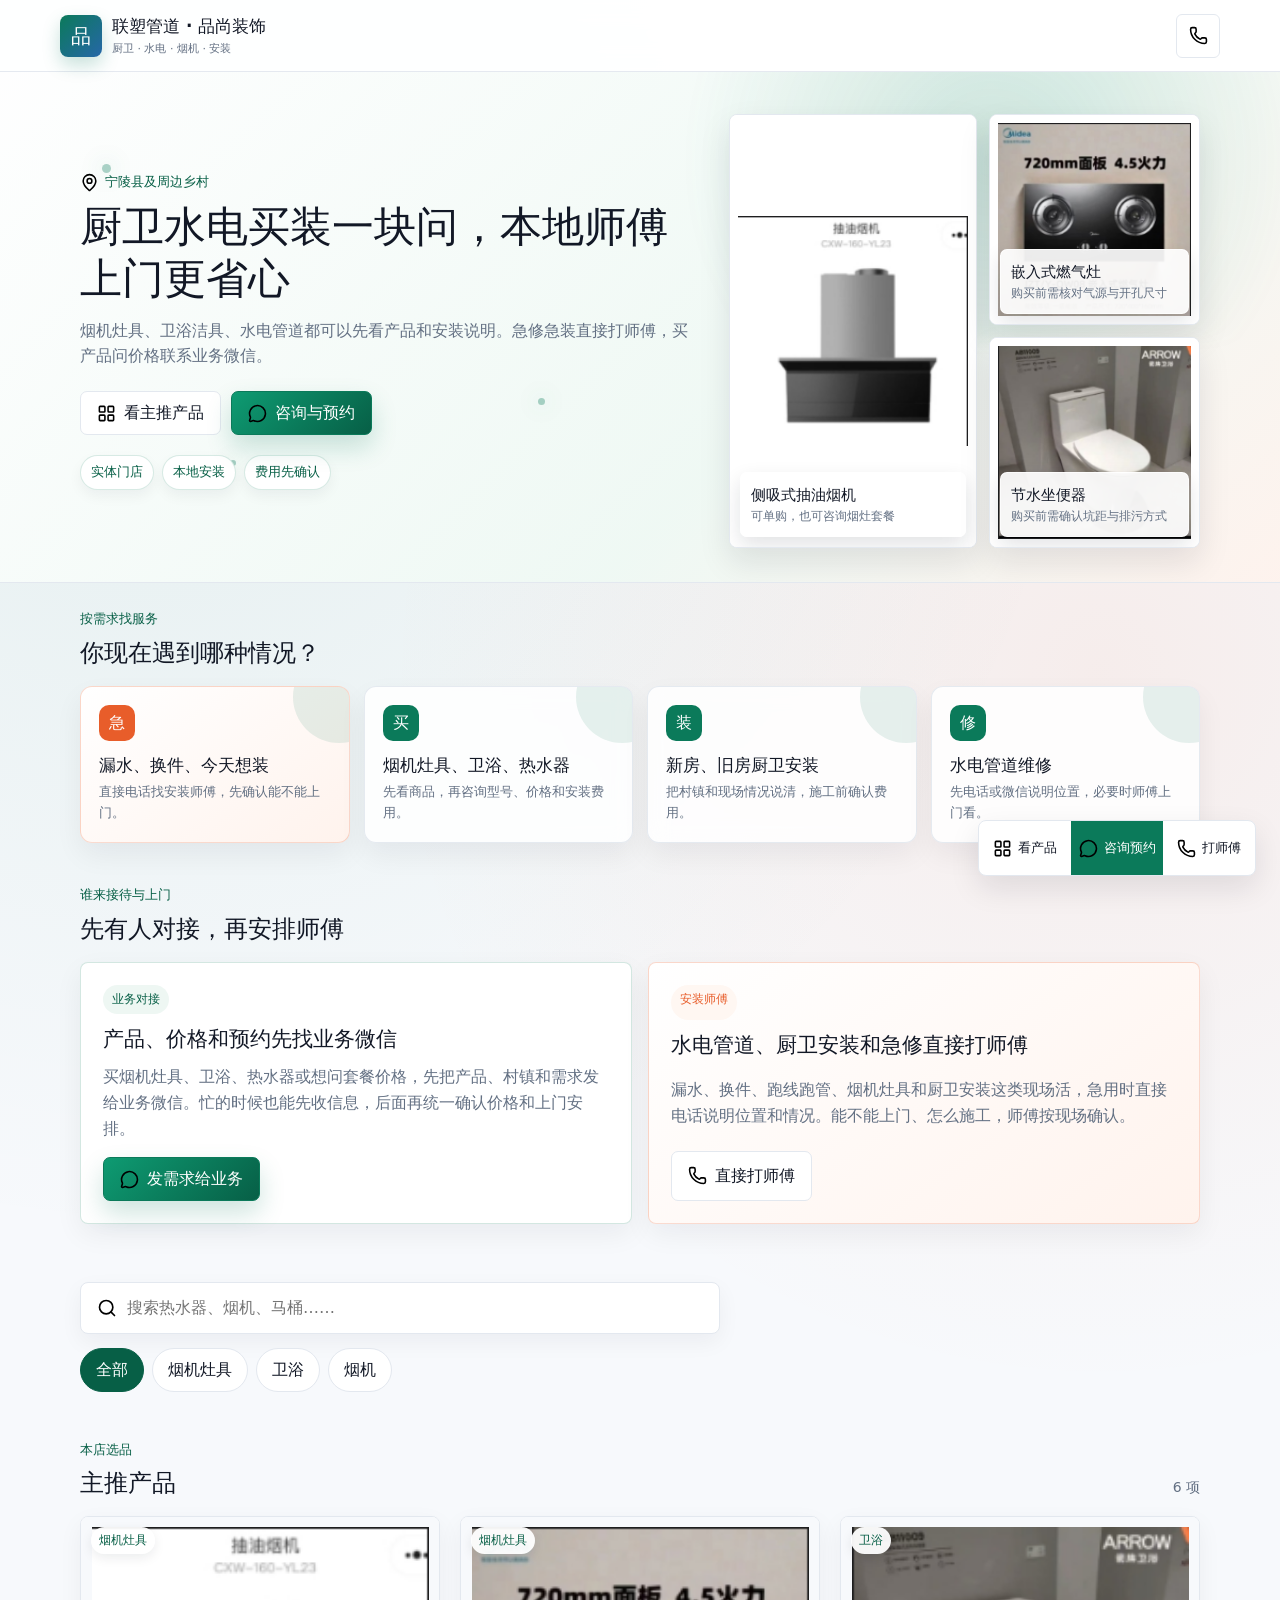
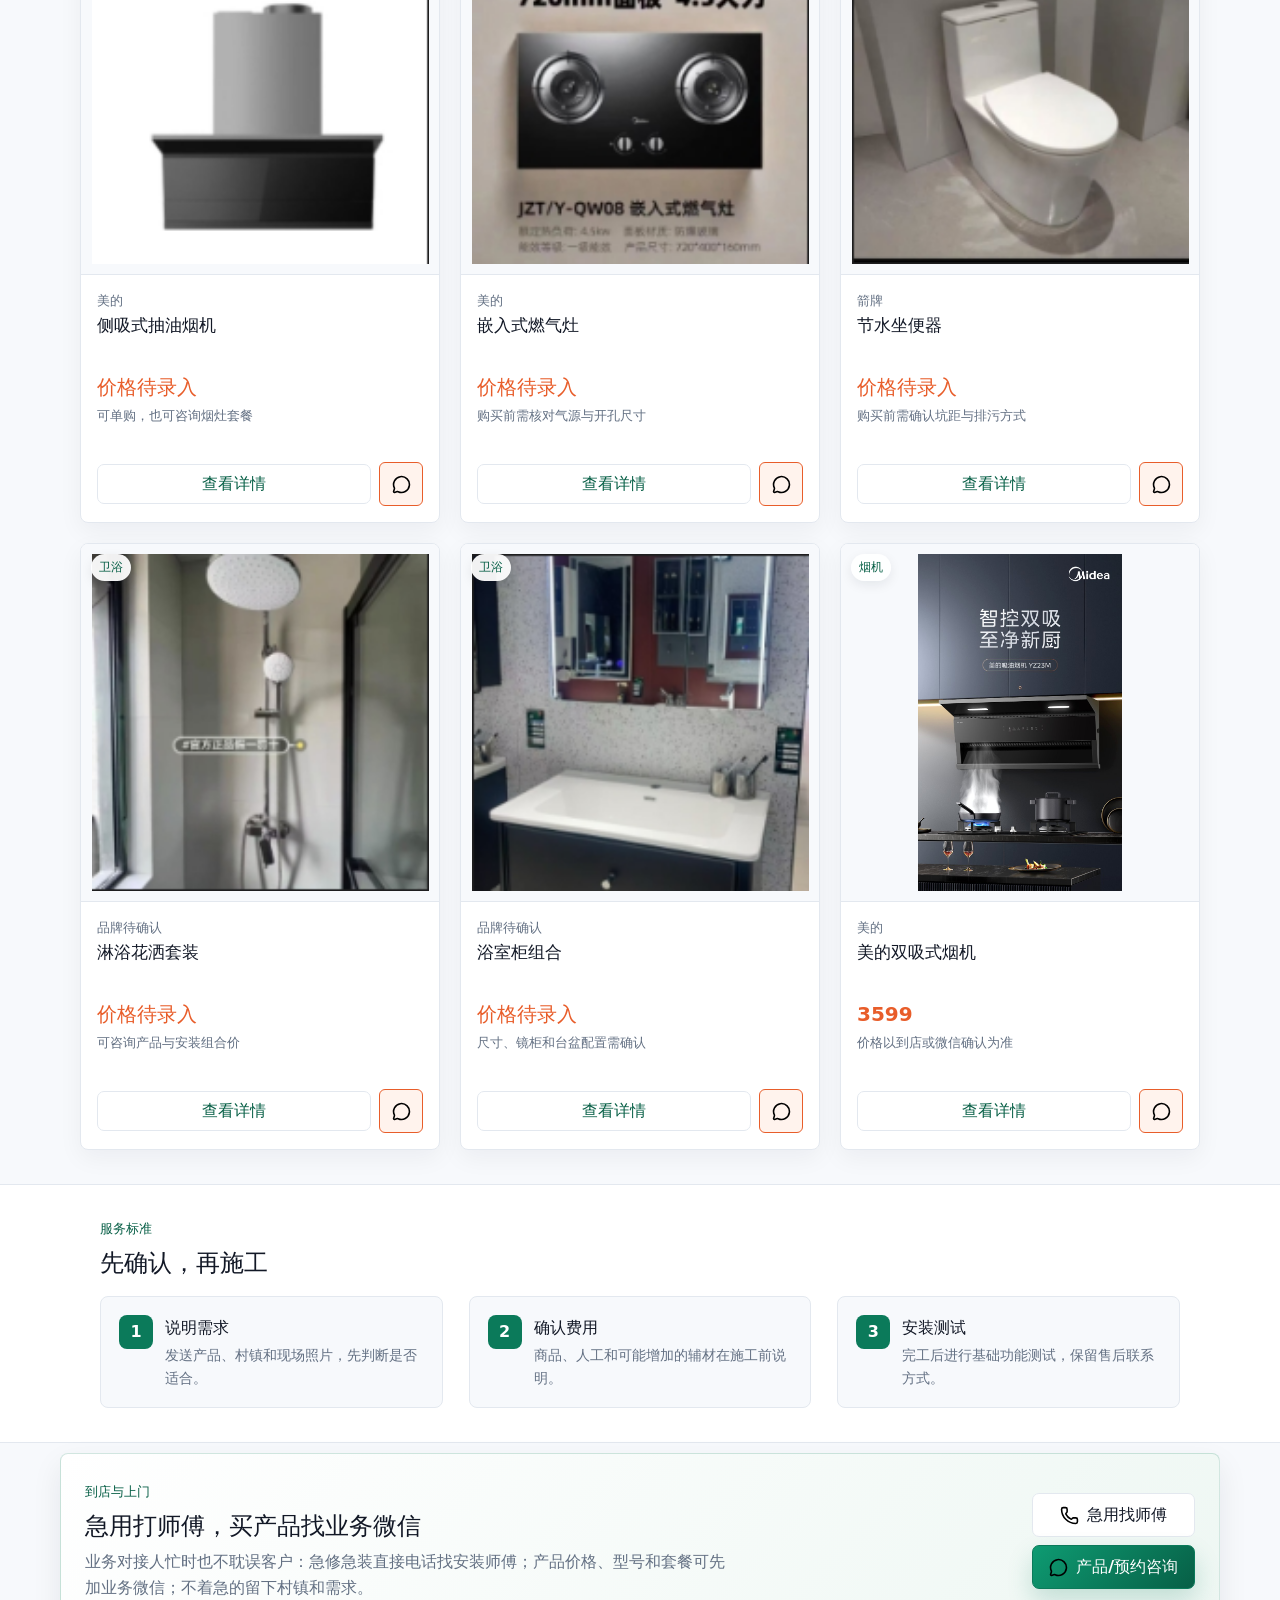
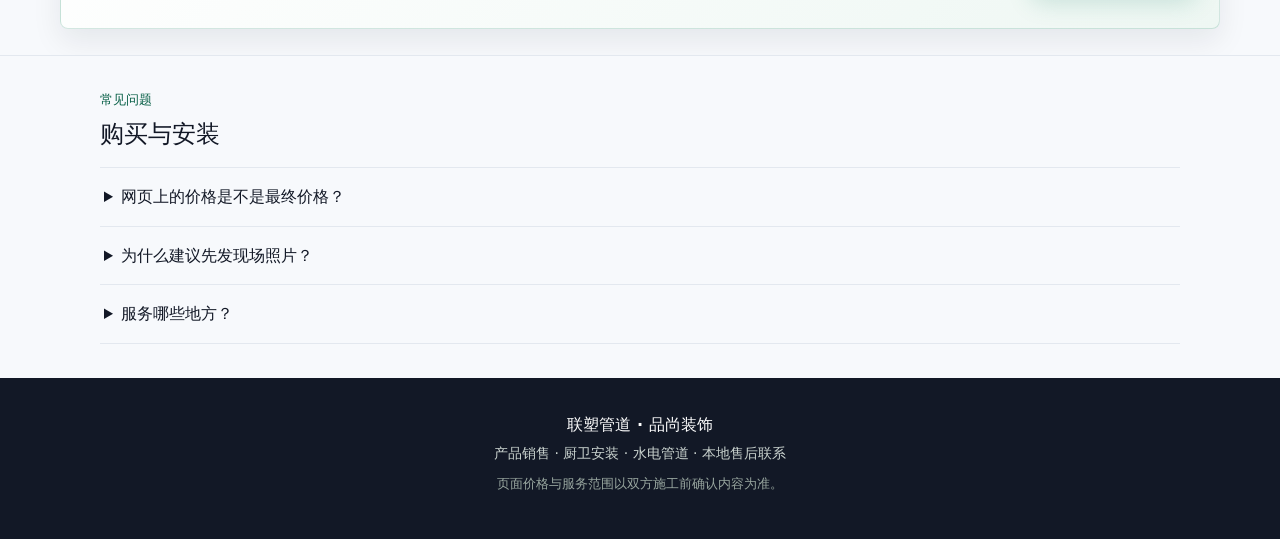
==== commit fb5608d1: "polish contact flow and homepage intro" ====
--- a/index.html
+++ b/index.html
@@ -115,6 +115,35 @@
       </div>
     </section>
 
+    <section class="section team-section" aria-labelledby="team-title">
+      <div class="section-heading">
+        <div>
+          <p class="eyebrow">谁来接待与上门</p>
+          <h2 id="team-title">先有人对接，再安排师傅</h2>
+        </div>
+      </div>
+      <div class="team-grid">
+        <article class="team-card">
+          <span class="team-card__badge">业务对接</span>
+          <h3>产品、价格和预约先找业务微信</h3>
+          <p>买烟机灶具、卫浴、热水器或想问套餐价格，先把产品、村镇和需求发给业务微信。忙的时候也能先收信息，后面再统一确认价格和上门安排。</p>
+          <button class="button button--primary" type="button" data-open-contact>
+            <img src="assets/icons/message-circle.svg" alt="">
+            发需求给业务
+          </button>
+        </article>
+        <article class="team-card team-card--installer">
+          <span class="team-card__badge">安装师傅</span>
+          <h3>水电管道、厨卫安装和急修直接打师傅</h3>
+          <p>漏水、换件、跑线跑管、烟机灶具和厨卫安装这类现场活，急用时直接电话说明位置和情况。能不能上门、怎么施工，师傅按现场确认。</p>
+          <a class="button button--secondary" href="tel:13781449660">
+            <img src="assets/icons/phone.svg" alt="">
+            直接打师傅
+          </a>
+        </article>
+      </div>
+    </section>
+
     <section class="catalog-tools" aria-label="产品筛选">
       <label class="search-box">
         <img src="assets/icons/search.svg" alt="">
@@ -176,7 +205,7 @@
       <div>
         <p class="eyebrow">到店与上门</p>
         <h2 id="contact-title">急用打师傅，买产品找业务微信</h2>
-        <p>你妈忙时不耽误客户：急修急装直接电话找安装师傅；产品价格、型号和套餐可先加业务微信；不着急的留下村镇和需求。</p>
+        <p>业务对接人忙时也不耽误客户：急修急装直接电话找安装师傅；产品价格、型号和套餐可先加业务微信；不着急的留下村镇和需求。</p>
       </div>
       <div class="contact-band__actions">
         <a class="button button--secondary" href="tel:13781449660">
@@ -284,8 +313,9 @@
           <p id="wechatHelp">微信内长按二维码可识别添加；如果填写了微信号，也可以一键复制后到微信搜索。</p>
           <div class="wechat-actions" id="wechatActions" hidden>
             <span id="wechatIdText"></span>
-            <button class="button button--quiet" type="button" data-copy-wechat>复制微信号</button>
-            <a class="button button--quiet" id="wechatLinkButton" href="#" rel="noopener" hidden>打开微信咨询</a>
+            <button class="button button--quiet" id="copyWechatButton" type="button" data-copy-wechat>复制微信号</button>
+            <a class="button button--quiet" id="qrImageButton" target="_blank" rel="noopener" hidden>打开二维码大图</a>
+            <a class="button button--quiet" id="wechatLinkButton" rel="noopener" hidden>打开微信咨询</a>
           </div>
         </div>
       </div>
@@ -305,6 +335,8 @@
     </div>
   </dialog>
 
+  <div class="site-toast" id="siteToast" role="status" aria-live="polite" hidden></div>
+
   <script src="data.js"></script>
   <script src="app.js"></script>
 </body>
--- a/styles.css
+++ b/styles.css
@@ -442,7 +442,10 @@
   width: 100%;
   height: 100%;
   min-height: 156px;
-  object-fit: cover;
+  object-fit: contain;
+  object-position: center;
+  padding: 8px;
+  background: var(--white);
 }
 
 .showcase-card--large img {
@@ -650,6 +653,62 @@
   font-size: 13px;
 }
 
+.team-section {
+  padding-top: 26px;
+  padding-bottom: 18px;
+}
+
+.team-grid {
+  display: grid;
+  grid-template-columns: repeat(2, minmax(0, 1fr));
+  gap: 16px;
+}
+
+.team-card {
+  display: grid;
+  min-width: 0;
+  padding: 22px;
+  border: 1px solid rgba(11, 122, 90, 0.18);
+  border-radius: 8px;
+  gap: 12px;
+  background: #ffffff;
+  box-shadow: 0 10px 28px rgba(18, 24, 38, 0.06);
+}
+
+.team-card--installer {
+  border-color: rgba(232, 93, 42, 0.22);
+  background: linear-gradient(145deg, #ffffff, var(--accent-soft));
+}
+
+.team-card__badge {
+  width: fit-content;
+  padding: 5px 9px;
+  border-radius: 999px;
+  color: var(--primary-dark);
+  background: var(--surface-strong);
+  font-size: 12px;
+  font-weight: 800;
+}
+
+.team-card--installer .team-card__badge {
+  color: var(--accent);
+  background: #fff7f2;
+}
+
+.team-card h3 {
+  margin-bottom: 0;
+  font-size: 21px;
+}
+
+.team-card p {
+  margin-bottom: 4px;
+  color: var(--muted);
+}
+
+.team-card .button {
+  width: fit-content;
+}
+
 .catalog-tools {
   display: grid;
   padding: 24px 20px 8px;
@@ -811,6 +870,7 @@
   width: 100%;
   height: 100%;
   object-fit: contain;
+  object-position: center;
   padding: 10px;
   transition: transform 180ms ease;
 }
@@ -1155,6 +1215,8 @@
   width: 100%;
   height: 100%;
   object-fit: contain;
+  object-position: center;
+  padding: 8px;
 }
 
 .product-gallery__thumbs {
@@ -1191,7 +1253,10 @@
 .product-gallery__thumbs img {
   width: 100%;
   height: 100%;
-  object-fit: cover;
+  object-fit: contain;
+  object-position: center;
+  padding: 4px;
+  background: var(--white);
 }
 
 .product-detail__main {
@@ -1531,6 +1596,11 @@
   transition: background-color 180ms var(--ease-out), box-shadow 180ms var(--ease-out);
 }
 
+.wechat-panel--has-qr {
+  grid-template-columns: minmax(156px, 220px) minmax(0, 1fr);
+  align-items: start;
+}
+
 .wechat-panel--attention {
   background: #f0faf6;
   box-shadow: inset 4px 0 0 var(--primary);
@@ -1586,9 +1656,12 @@
 }
 
 .qr-placeholder--image {
+  width: min(220px, 100%);
+  height: auto;
   padding: 0;
   overflow: hidden;
   border-style: solid;
+  aspect-ratio: 1 / 1;
   background: var(--white);
 }
 
@@ -1596,6 +1669,13 @@
   width: 100%;
   height: 100%;
   object-fit: contain;
+  object-position: center;
+}
+
+.qr-image-link {
+  display: block;
+  width: 100%;
+  height: 100%;
 }
 
 .inquiry-form {
@@ -1690,6 +1770,33 @@
   animation: tap-ripple 620ms var(--ease-out) forwards;
 }
 
+.site-toast {
+  position: fixed;
+  right: 16px;
+  bottom: calc(86px + env(safe-area-inset-bottom));
+  left: 16px;
+  z-index: 80;
+  max-width: 520px;
+  margin: 0 auto;
+  padding: 12px 14px;
+  border: 1px solid rgba(11, 122, 90, 0.2);
+  border-radius: 8px;
+  color: var(--primary-dark);
+  background: rgba(255, 255, 255, 0.96);
+  box-shadow: var(--shadow);
+  backdrop-filter: blur(10px);
+  font-size: 14px;
+}
+
+.site-toast--active {
+  animation: status-pop 180ms var(--ease-out);
+}
+
+.site-toast--error {
+  color: var(--accent);
+  border-color: rgba(232, 93, 42, 0.24);
+}
+
 @media (min-width: 900px) {
   body {
     padding-bottom: 0;
@@ -1718,6 +1825,10 @@
   .site-footer {
     padding-bottom: 44px;
   }
+
+  .site-toast {
+    bottom: 24px;
+  }
 }
 
 @media (max-width: 760px) {
@@ -1774,6 +1885,18 @@
     gap: 10px;
   }
 
+  .team-grid {
+    grid-template-columns: 1fr;
+  }
+
+  .team-card {
+    padding: 18px;
+  }
+
+  .team-card .button {
+    width: 100%;
+  }
+
   .scenario-card {
     min-height: 132px;
     padding: 15px;
@@ -1852,6 +1975,14 @@
     grid-template-columns: 1fr;
   }
 
+  .wechat-panel--has-qr {
+    grid-template-columns: 1fr;
+  }
+
+  .qr-placeholder--image {
+    width: min(260px, 100%);
+  }
+
   .contact-paths {
     grid-template-columns: 1fr;
   }
@@ -1909,7 +2040,7 @@
   }
 
   .product-card__image {
-    aspect-ratio: 16 / 10;
+    aspect-ratio: 1 / 1;
   }
 
   .product-card h3,
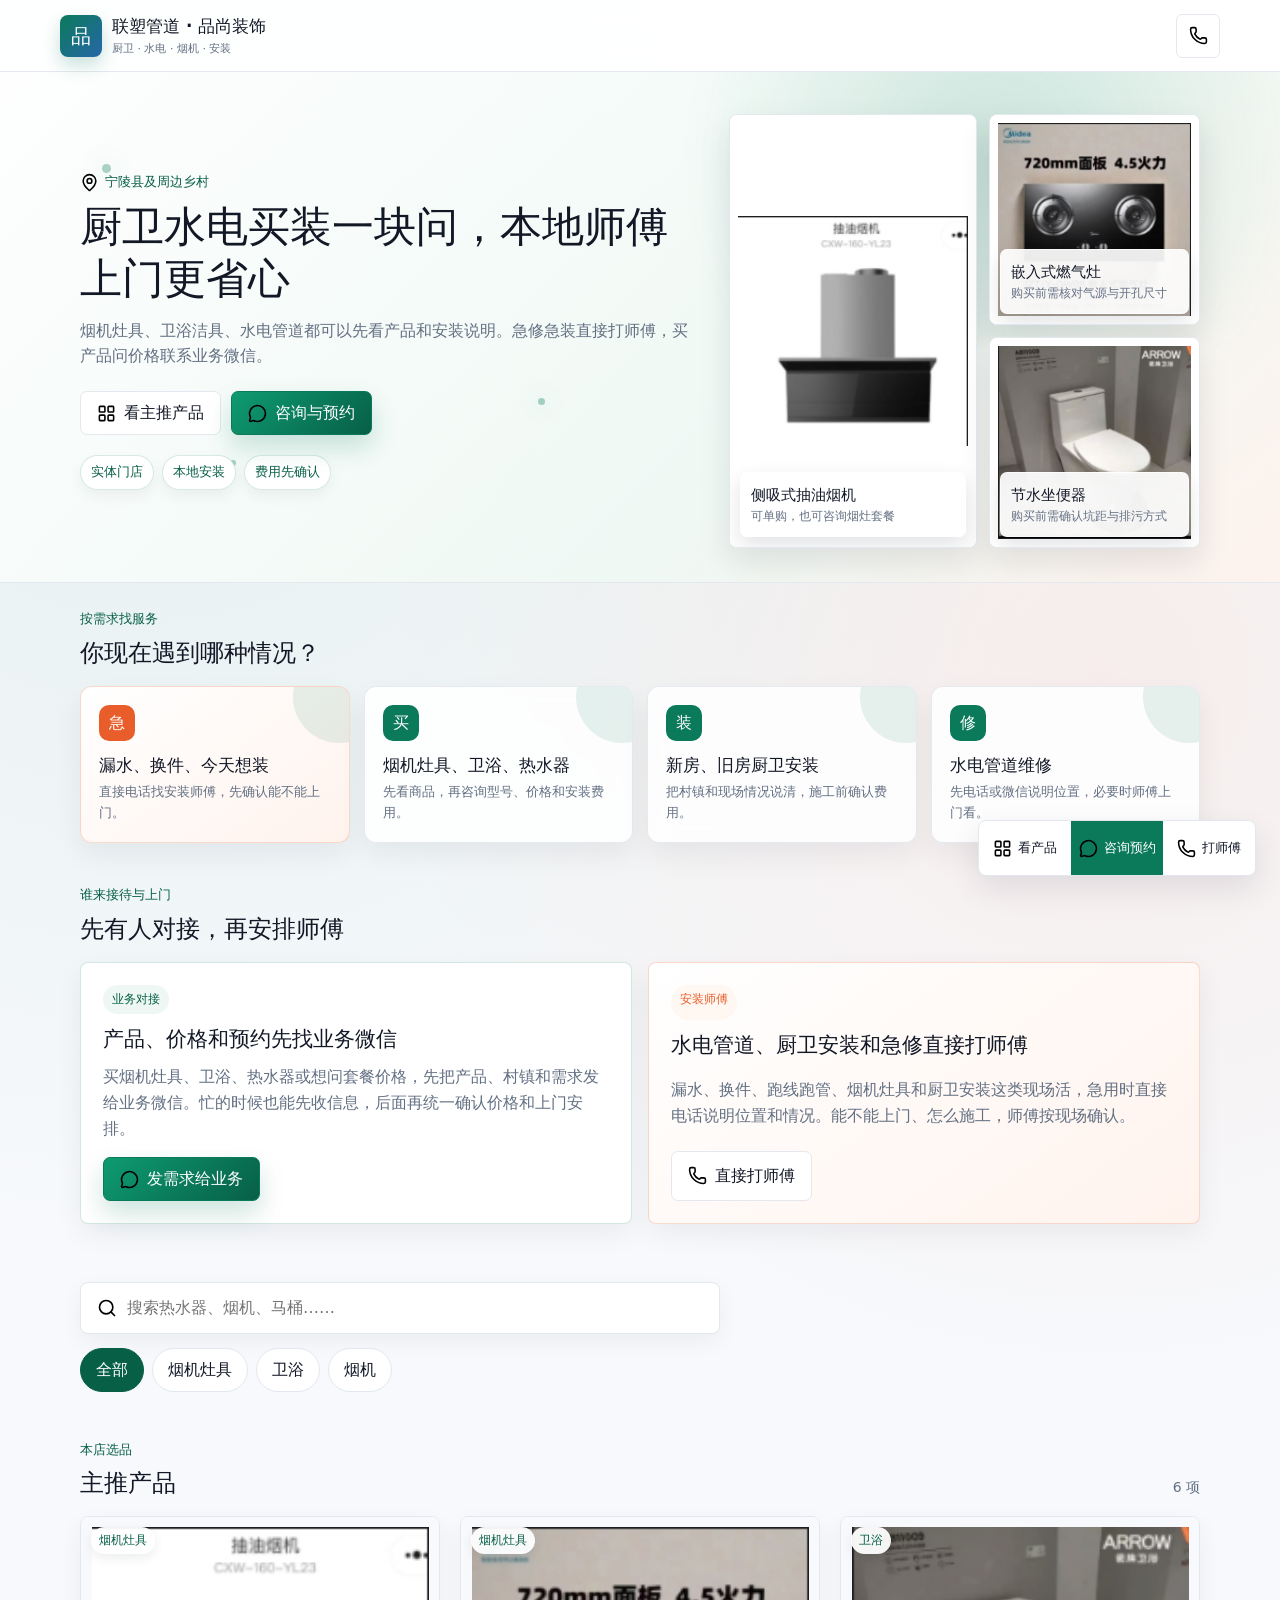
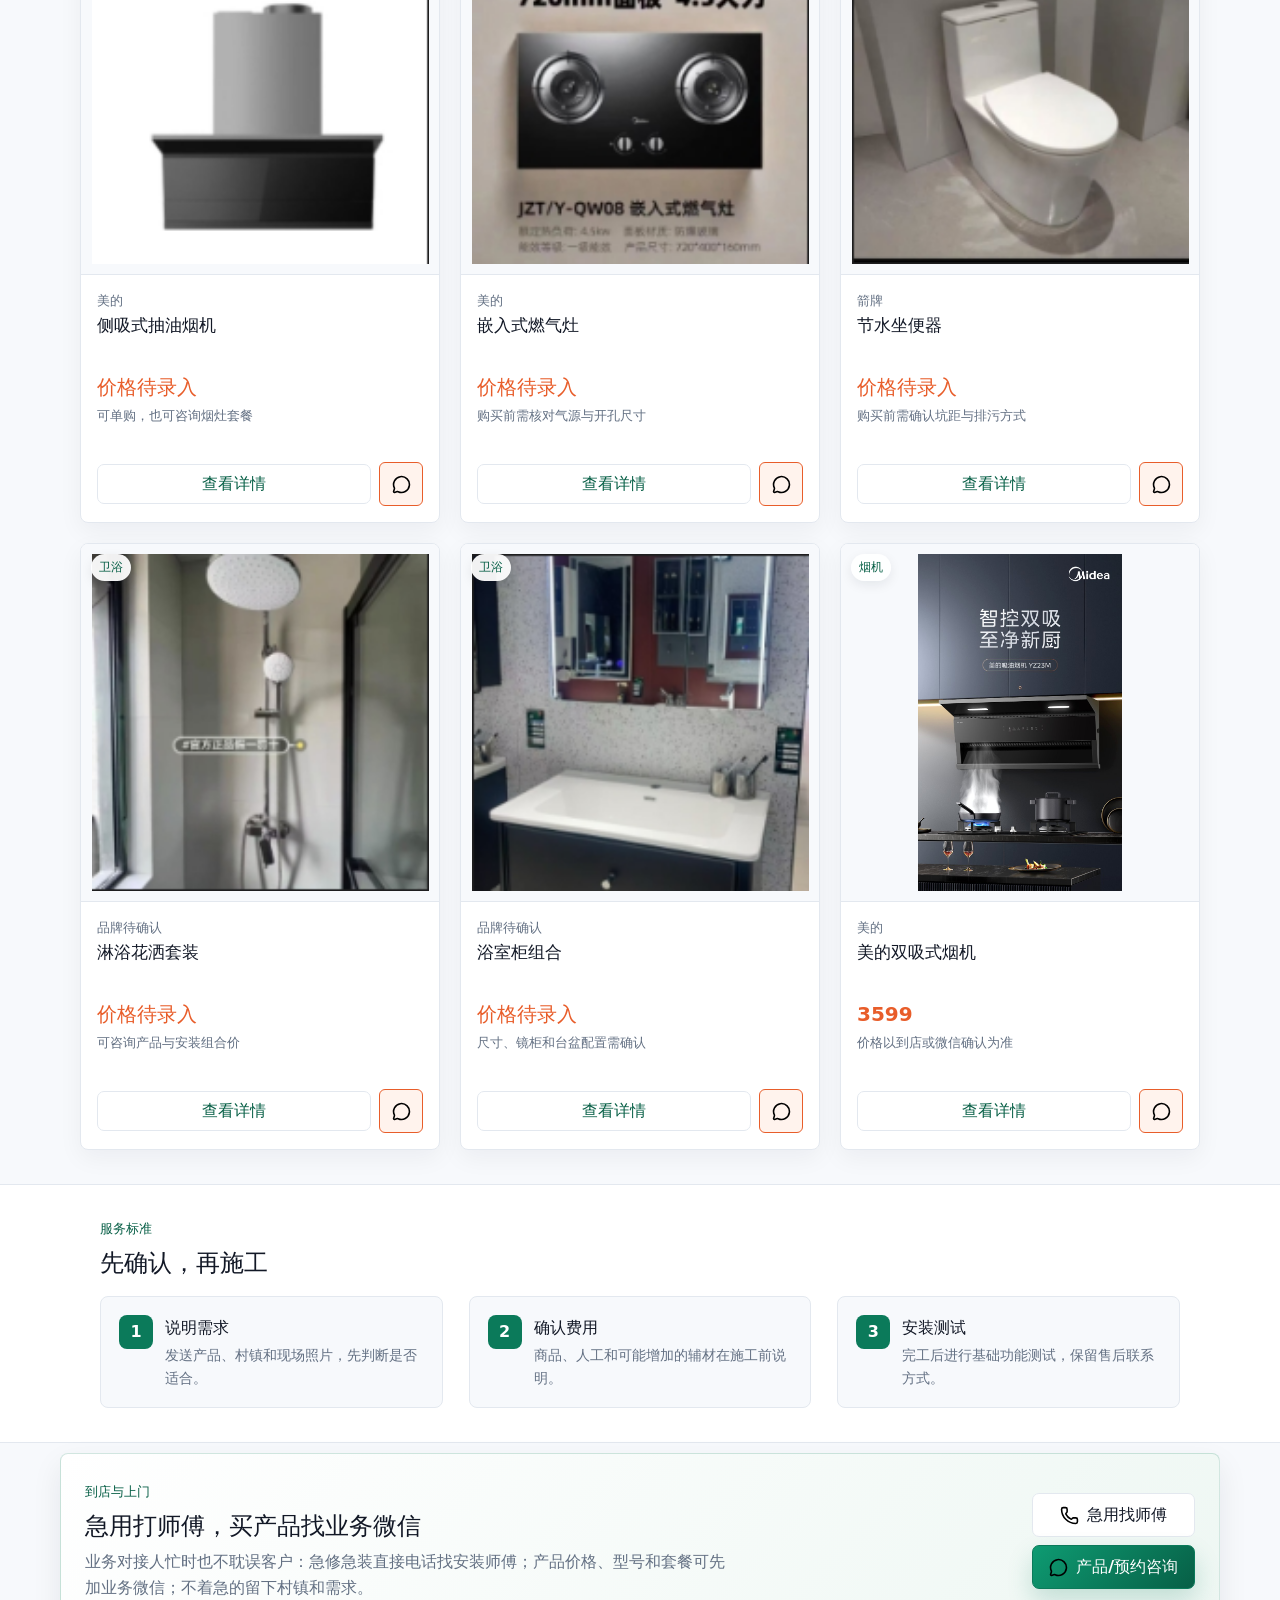
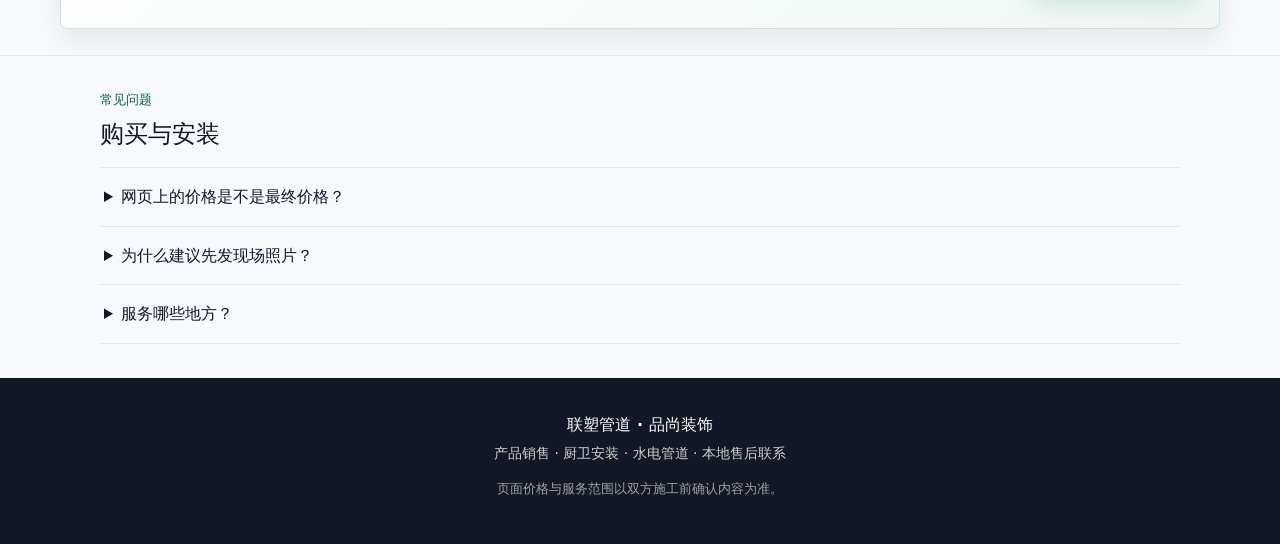
==== commit b6949d4a: "add visit counter" ====
--- a/index.html
+++ b/index.html
@@ -246,6 +246,10 @@
   <footer class="site-footer">
     <strong>联塑管道 · 品尚装饰</strong>
     <p>产品销售 · 厨卫安装 · 水电管道 · 本地售后联系</p>
+    <p class="visit-stats" aria-label="网站浏览统计">
+      <span id="busuanzi_container_site_pv" style="display: none;">累计浏览 <b id="busuanzi_value_site_pv">0</b> 次</span>
+      <span id="busuanzi_container_site_uv" style="display: none;">访客 <b id="busuanzi_value_site_uv">0</b> 人</span>
+    </p>
     <small>页面价格与服务范围以双方施工前确认内容为准。</small>
   </footer>
 
@@ -339,5 +343,6 @@
 
   <script src="data.js"></script>
   <script src="app.js"></script>
+  <script async src="https://busuanzi.ibruce.info/busuanzi/2.3/busuanzi.pure.mini.js"></script>
 </body>
 </html>
--- a/styles.css
+++ b/styles.css
@@ -1104,6 +1104,28 @@
   font-size: 14px;
 }
 
+.visit-stats {
+  display: flex;
+  flex-wrap: wrap;
+  justify-content: center;
+  margin-top: 12px;
+  gap: 8px;
+}
+
+.visit-stats span {
+  padding: 4px 8px;
+  border: 1px solid rgba(203, 212, 208, 0.16);
+  border-radius: 999px;
+  color: #dce5e0;
+  background: rgba(255, 255, 255, 0.06);
+  font-size: 12px;
+}
+
+.visit-stats b {
+  color: var(--white);
+  font-weight: 800;
+}
+
 .site-footer small {
   color: #98a69f;
 }
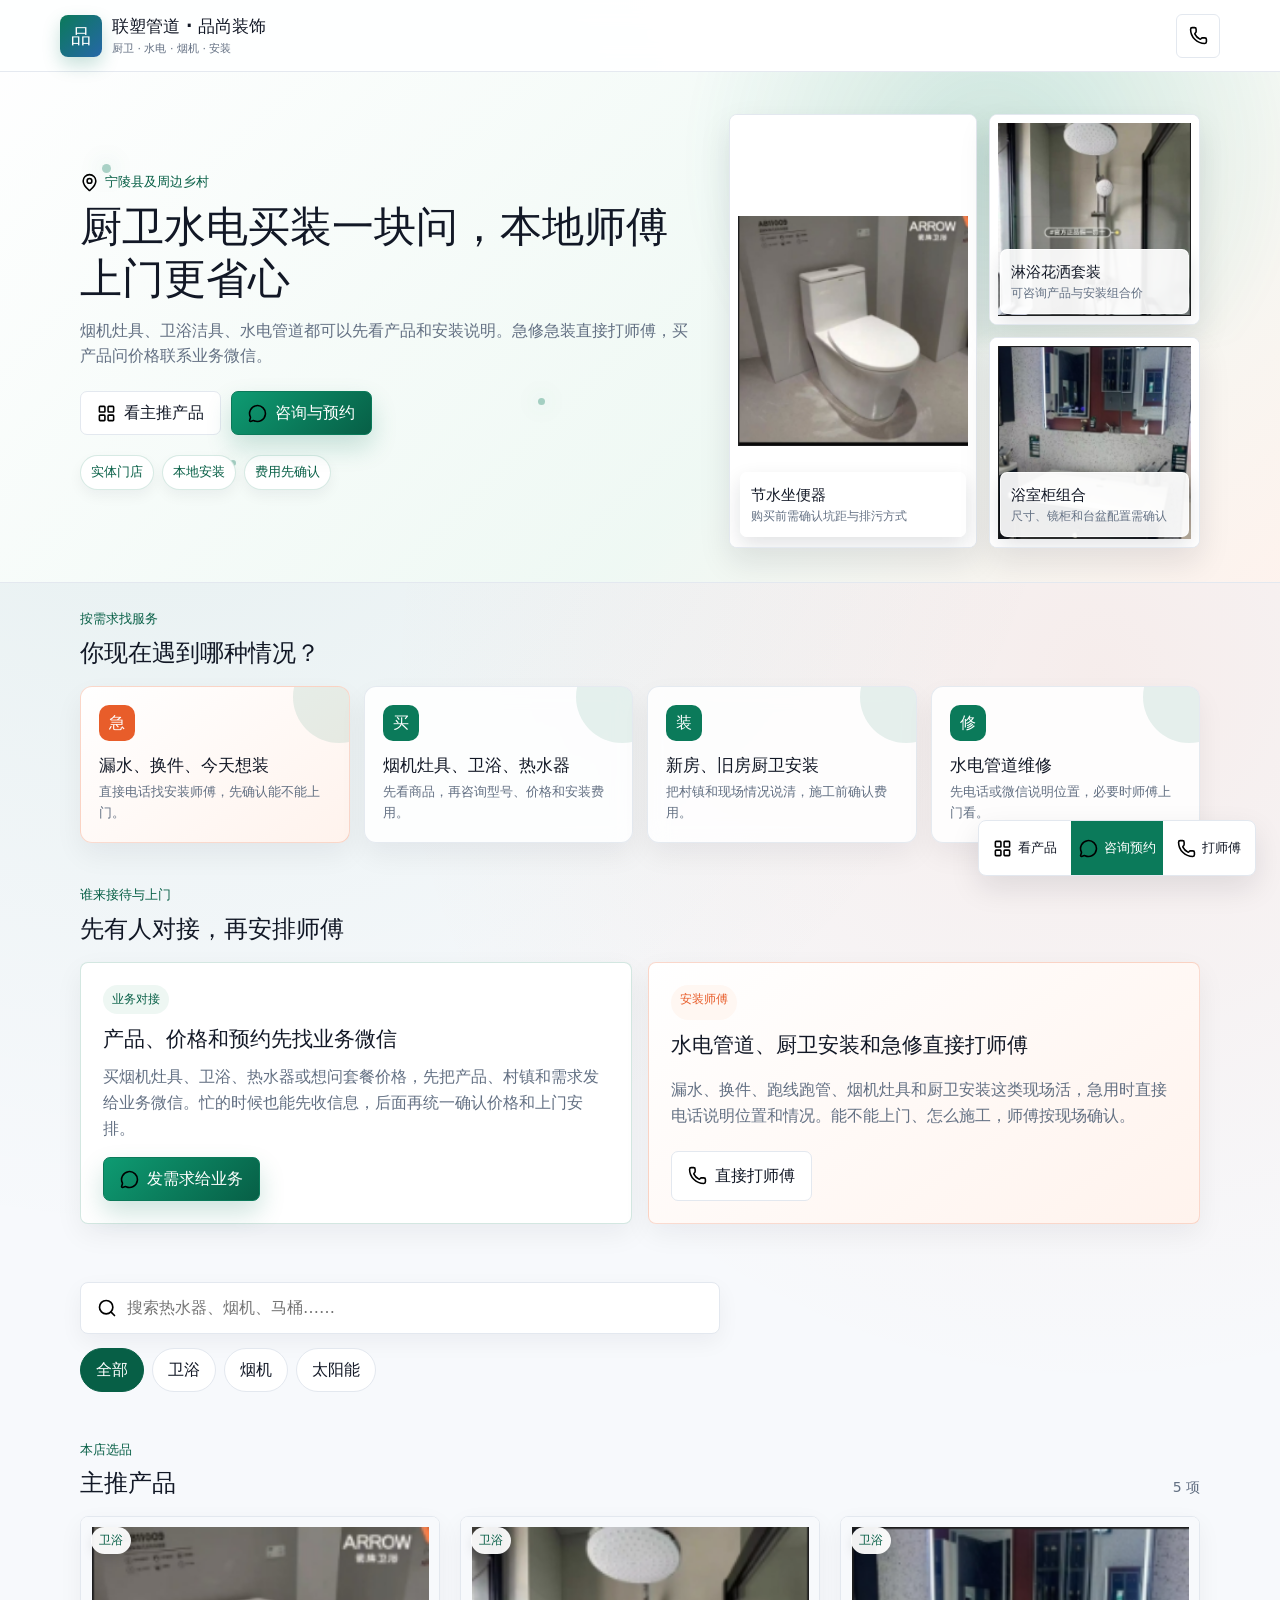
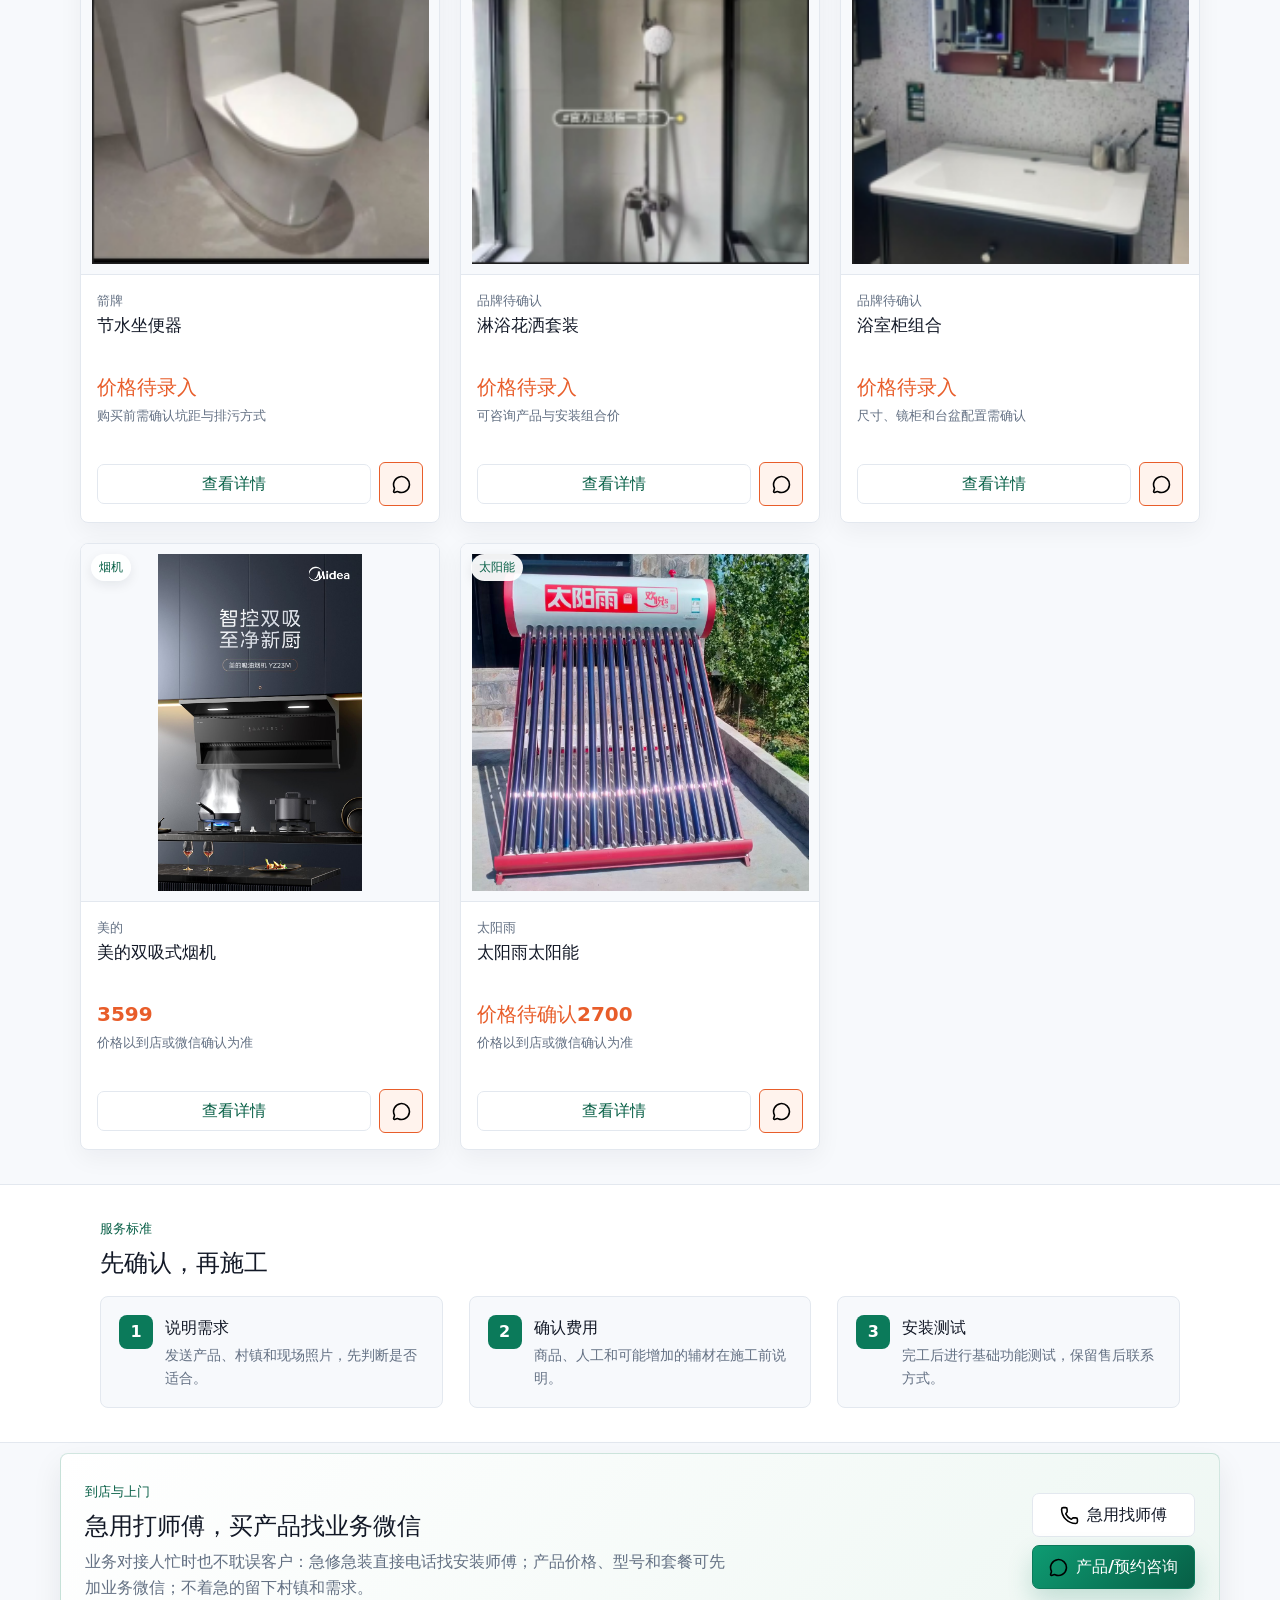
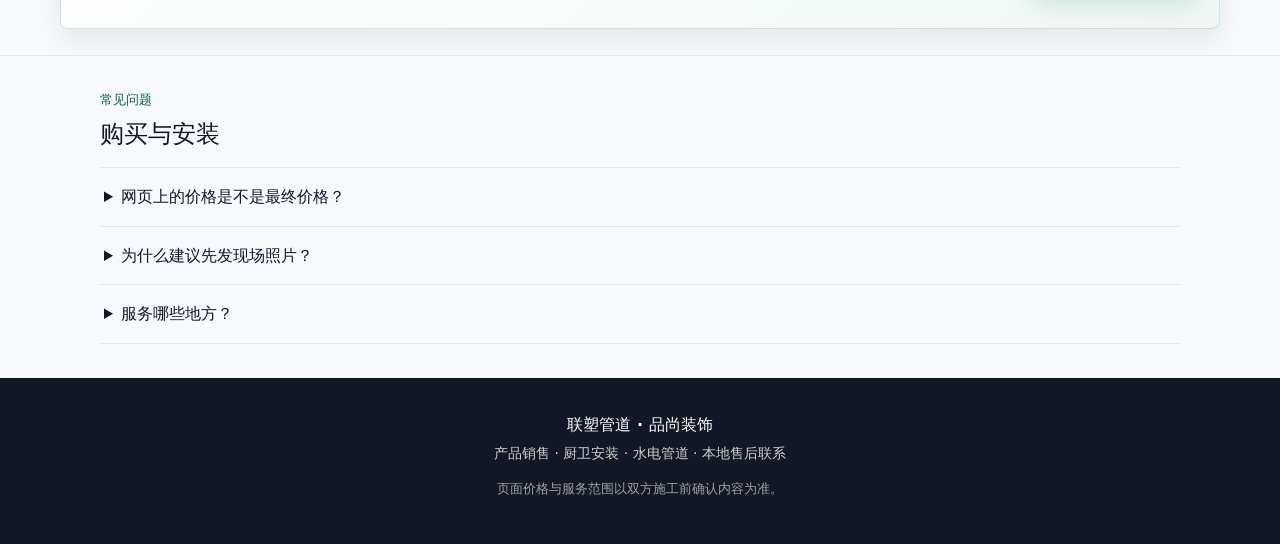
==== commit de3009fd: "add installable shop web app" ====
--- a/index.html
+++ b/index.html
@@ -10,6 +10,8 @@
   <meta property="og:image" content="assets/products/water-heater.png">
   <title>联塑管道 · 品尚装饰</title>
   <link rel="icon" href="assets/icons/layout-grid.svg" type="image/svg+xml">
+  <link rel="manifest" href="site.webmanifest">
+  <link rel="apple-touch-icon" href="assets/mobile-admin-icon-192.png">
   <link rel="stylesheet" href="styles.css">
 </head>
 <body>
@@ -343,6 +345,13 @@
 
   <script src="data.js"></script>
   <script src="app.js"></script>
+  <script>
+    if ("serviceWorker" in navigator) {
+      window.addEventListener("load", () => {
+        navigator.serviceWorker.register("./site-sw.js").catch(() => {});
+      });
+    }
+  </script>
   <script async src="https://busuanzi.ibruce.info/busuanzi/2.3/busuanzi.pure.mini.js"></script>
 </body>
 </html>
--- a/styles.css
+++ b/styles.css
@@ -1391,6 +1391,66 @@
   gap: 18px;
 }
 
+.product-video {
+  display: grid;
+  align-items: center;
+  padding-top: 18px;
+  border-top: 1px solid var(--line);
+  grid-template-columns: minmax(220px, 0.9fr) minmax(0, 1fr);
+  gap: 16px;
+}
+
+.product-video__load,
+.product-video__player {
+  width: 100%;
+  aspect-ratio: 16 / 9;
+  border: 1px solid var(--line);
+  border-radius: 8px;
+  background: #0f1720;
+}
+
+.product-video__load {
+  position: relative;
+  display: grid;
+  overflow: hidden;
+  padding: 0;
+  place-items: center;
+  cursor: pointer;
+}
+
+.product-video__load img {
+  width: 100%;
+  height: 100%;
+  object-fit: cover;
+}
+
+.product-video__play {
+  position: absolute;
+  display: grid;
+  width: 56px;
+  height: 56px;
+  place-items: center;
+  border-radius: 999px;
+  color: var(--white);
+  background: rgba(11, 122, 90, 0.92);
+  font-size: 20px;
+  line-height: 1;
+}
+
+.product-video__player {
+  display: block;
+}
+
+.product-video__copy h3 {
+  margin-bottom: 8px;
+  font-size: 17px;
+}
+
+.product-video__copy p {
+  margin: 0;
+  color: var(--muted);
+}
+
 .commerce-section {
   padding-top: 18px;
   border-top: 1px solid var(--line);
@@ -1988,6 +2048,10 @@
     padding: 20px 16px calc(24px + env(safe-area-inset-bottom));
   }
 
+  .product-video {
+    grid-template-columns: 1fr;
+  }
+
   .product-detail h2,
   .contact-dialog h2 {
     font-size: 22px;
